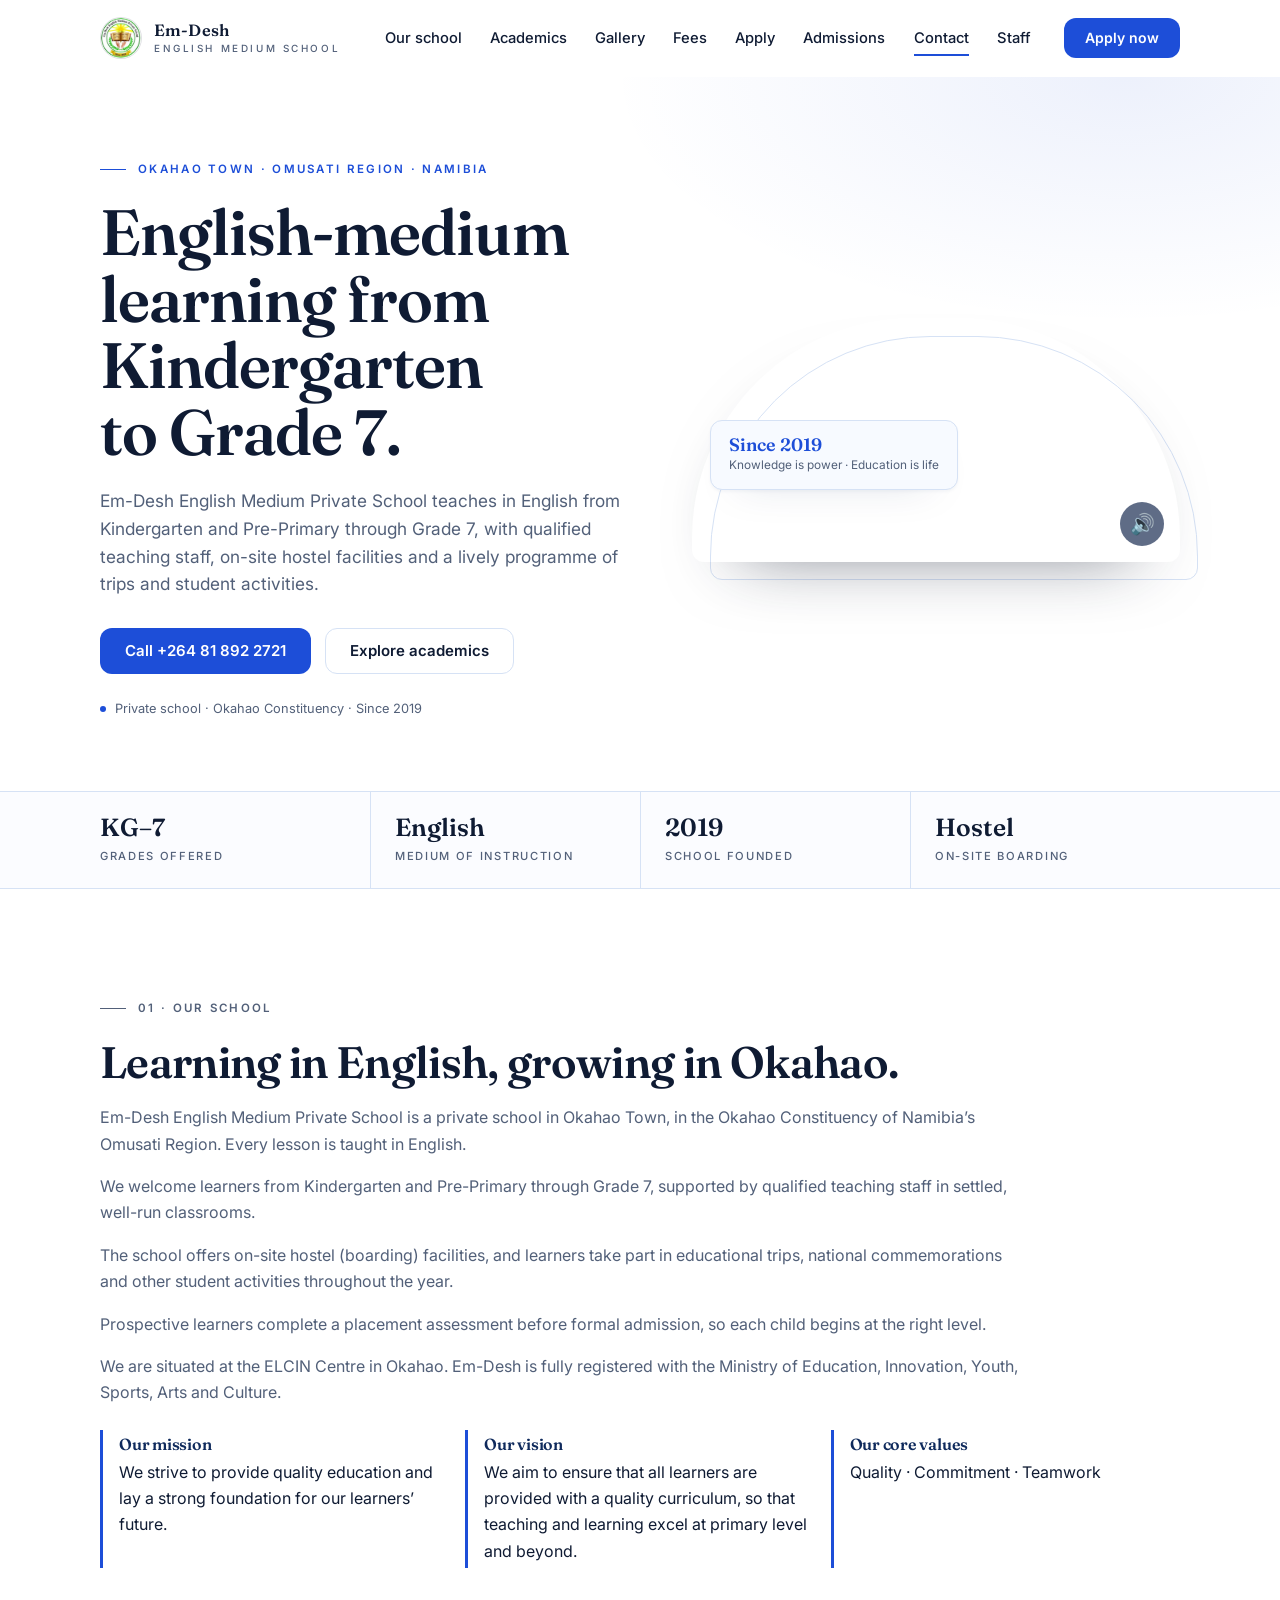
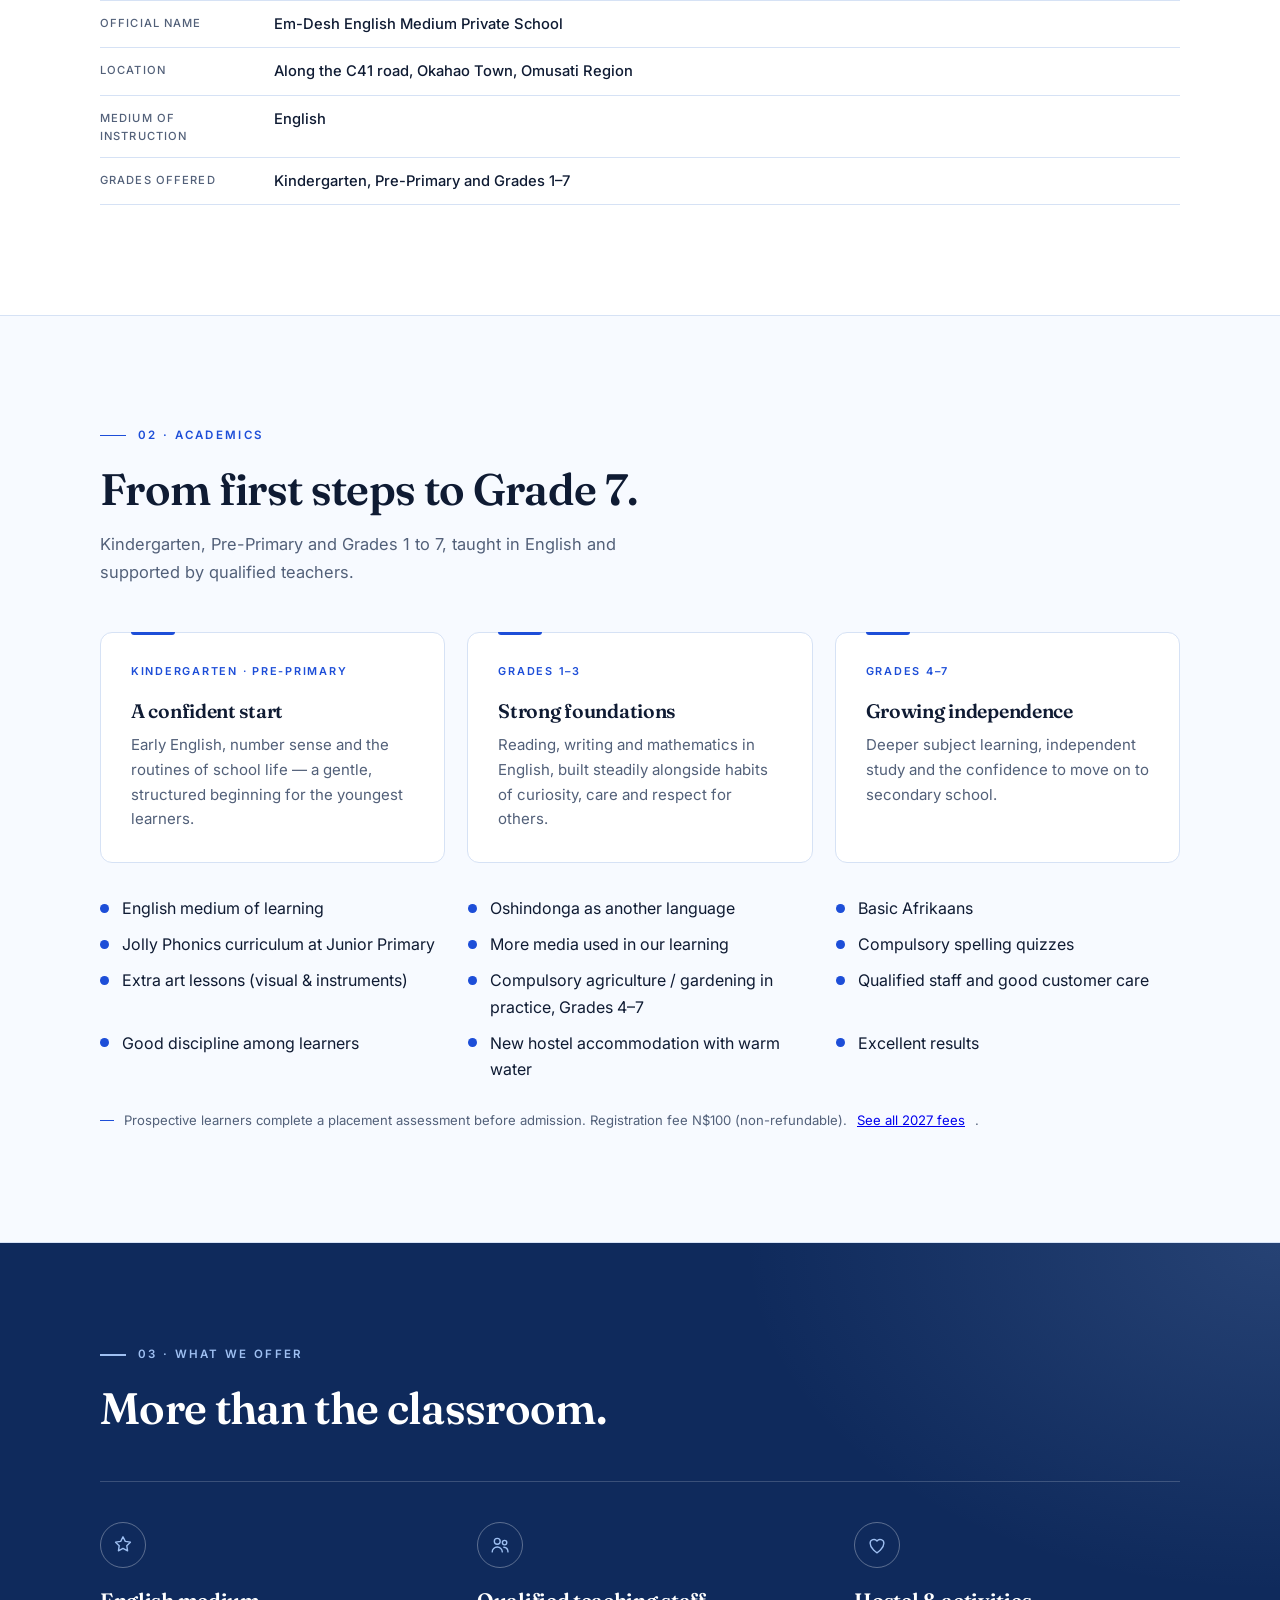
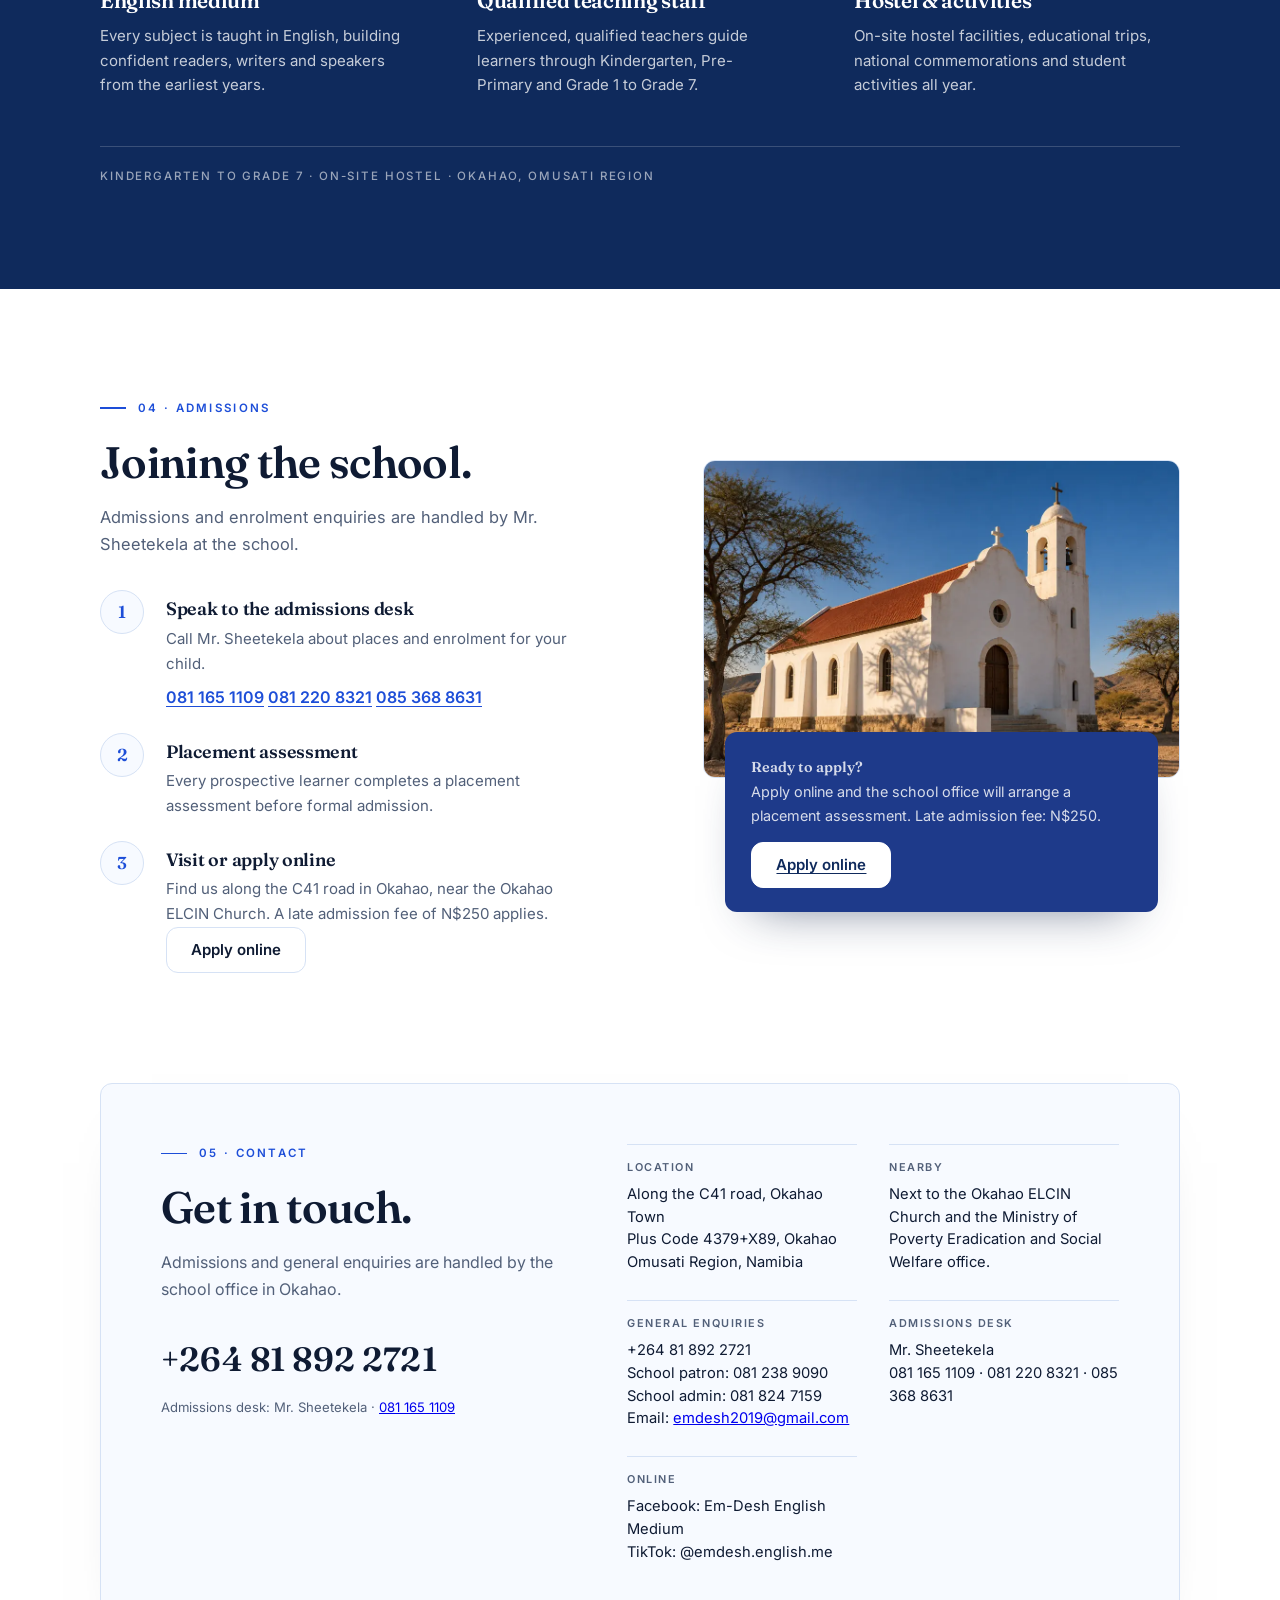
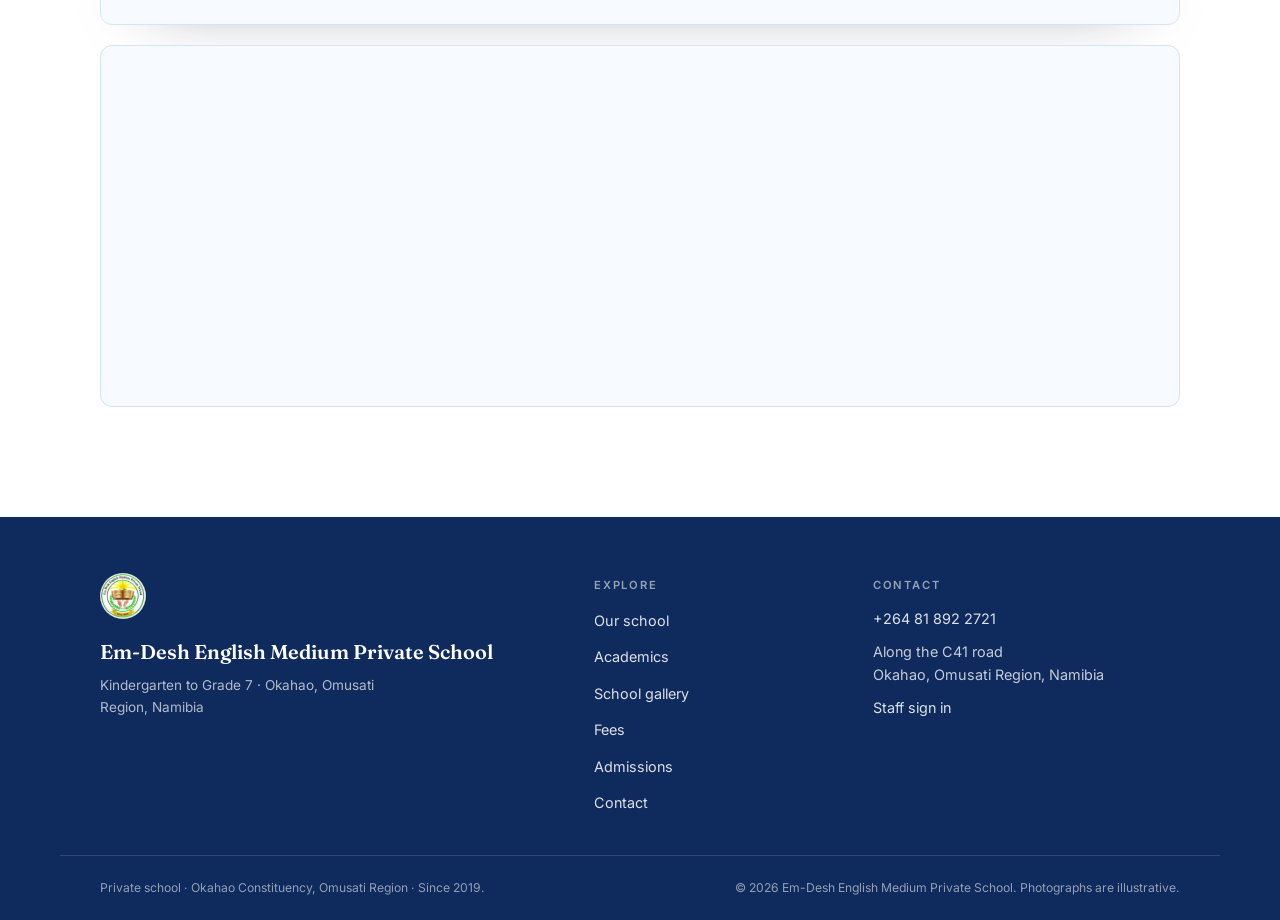
==== index.html @ c8979f5d "Em-Desh site for Vercel (static, content served by Lovable)" ====
<!DOCTYPE html>
<html lang="en">
<head>
  <meta charset="utf-8">
  <meta name="viewport" content="width=device-width, initial-scale=1">
  <title>Em-Desh English Medium Private School — Kindergarten to Grade 7, Okahao</title>
  <meta name="description" content="Em-Desh English Medium Private School in Okahao Town, Omusati Region, Namibia. English-medium Kindergarten, Pre-Primary and Grades 1–7, with qualified teachers and on-site hostel facilities.">
  <meta name="theme-color" content="#0f2a5c">
  <link rel="icon" type="image/jpeg" href="assets/emdesh-logo.jpg">
  <link rel="preconnect" href="https://fonts.googleapis.com"><link rel="preconnect" href="https://c--0c0ed38a-aee4-4bbd-bd85-2ec9b3543008-prod.lovable.cloud" crossorigin>
  <link rel="preconnect" href="https://fonts.gstatic.com" crossorigin>
  <link rel="preload" as="style" href="https://fonts.googleapis.com/css2?family=Fraunces:opsz,wght@9..144,400;9..144,600&family=Inter:wght@400;500;600&display=swap"><link href="https://fonts.googleapis.com/css2?family=Fraunces:opsz,wght@9..144,400;9..144,600&family=Inter:wght@400;500;600&display=swap" rel="stylesheet" media="print" onload="this.media='all'">
  <link rel="stylesheet" href="styles.css?v=20261125p">
  <script type="application/ld+json">
    {
      "@context": "https://schema.org",
      "@type": "School",
      "name": "Em-Desh English Medium Private School",
      "description": "English-medium private school in Okahao Town, Omusati Region, Namibia, offering Kindergarten, Pre-Primary and Grade 1 through Grade 7, with on-site hostel facilities.",
      "telephone": "+264818922721",
      "address": {
        "@type": "PostalAddress",
        "streetAddress": "Along the C41 road, Okahao",
        "addressLocality": "Okahao",
        "addressRegion": "Omusati Region",
        "addressCountry": "NA"
      },
      "foundingDate": "2019"
    }
  </script>
  <script>document.documentElement.classList.add('js');</script>
</head>
<body>

  <a class="skip-link" href="#main">Skip to content</a>

  <header class="site-header" id="top">
    <div class="container header-inner">
      <a class="brand" href="#top" aria-label="Em-Desh English Medium Private School — back to top">
        <span class="brand-mark" aria-hidden="true">
          <img class="brand-logo" src="assets/emdesh-logo.jpg" alt="">
        </span>
        <span class="brand-text">
          <span class="brand-name">Em-Desh</span>
          <span class="brand-sub">English Medium School</span>
        </span>
      </a>

      <nav class="site-nav" id="site-nav" aria-label="Primary">
        <ul>
          <li><a href="#about">Our school</a></li>
          <li><a href="#academics">Academics</a></li>
          <li><a href="gallery.html">Gallery</a></li>
          <li><a href="fees.html">Fees</a></li>
          <li><a href="apply.html">Apply</a></li>
          <li><a href="#admissions">Admissions</a></li>
          <li><a href="#contact">Contact</a></li>
          <li><a href="admin.html" data-staff-link>Staff</a></li>
        </ul>
        <a class="btn btn-primary nav-call" href="apply.html">Apply now</a>
      </nav>

      <button class="nav-toggle" type="button" aria-expanded="false" aria-controls="site-nav" aria-label="Open menu">
        <span></span><span></span><span></span>
      </button>
    </div>
  </header>

  <main id="main">

    <section class="notice-banner" id="homepage-notice" hidden aria-label="School notification">
      <div class="container notice-banner-inner">
        <div>
          <p class="notice-kicker">School notice</p>
          <p class="notice-text" id="homepage-notice-text"></p>
        </div>
        <a class="btn btn-ghost notice-link" id="homepage-notice-link" href="#" hidden></a>
      </div>
    </section>

    <section class="hero" aria-labelledby="hero-title">
      <div class="container hero-grid">
        <div class="hero-copy">
          <p class="eyebrow">Okahao Town &middot; Omusati Region &middot; Namibia</p>
          <h1 id="hero-title">English-medium learning from Kindergarten to Grade&nbsp;7.</h1>
          <p class="hero-lede">Em-Desh English Medium Private School teaches in English from Kindergarten and Pre-Primary through Grade 7, with qualified teaching staff, on-site hostel facilities and a lively programme of trips and student activities.</p>
          <div class="hero-actions">
            <a class="btn btn-primary" href="tel:+264818922721">Call +264 81 892 2721</a>
            <a class="btn btn-ghost" href="#academics">Explore academics</a>
          </div>
          <p class="hero-reg">Private school &middot; Okahao Constituency &middot; Since 2019</p>
        </div>

        <figure class="hero-figure">
          <div class="hero-video-wrap"><video class="hero-media" id="homepage-welcome-video" width="1536" height="1024" autoplay loop playsinline preload="auto" aria-label="Video from Em-Desh English Medium Private School"></video><button type="button" class="hero-sound-btn" id="hero-sound-btn" aria-hidden="true" tabindex="-1">▶</button><button type="button" class="hero-mute-btn" id="hero-mute-btn" aria-label="Mute video">🔊</button></div>
          <figcaption class="hero-badge">
            <span class="hero-badge-kicker">Since 2019</span>
            <span class="hero-badge-text">Knowledge is power &middot; Education is life</span>
          </figcaption>
        </figure>
      </div>
    </section>

    <section class="facts" aria-label="School at a glance">
      <div class="container facts-grid">
        <div class="fact">
          <span class="fact-value">KG&ndash;7</span>
          <span class="fact-label">Grades offered</span>
        </div>
        <div class="fact">
          <span class="fact-value">English</span>
          <span class="fact-label">Medium of instruction</span>
        </div>
        <div class="fact">
          <span class="fact-value">2019</span>
          <span class="fact-label">School founded</span>
        </div>
        <div class="fact">
          <span class="fact-value">Hostel</span>
          <span class="fact-label">On-site boarding</span>
        </div>
      </div>
    </section>

    <section class="homepage-news section-alt" id="homepage-news" hidden aria-labelledby="homepage-news-title">
      <div class="container">
        <header class="section-head reveal">
          <p class="eyebrow">School life</p>
          <h2 id="homepage-news-title">Recent events at Em-Desh.</h2>
          <p class="section-lede">See the latest moments and activities shared by the school office.</p>
        </header>
        <div class="news-carousel" id="homepage-news-carousel" aria-live="polite"></div>
        <div class="news-controls" id="homepage-news-controls" hidden>
          <button class="btn btn-ghost btn-sm" type="button" id="homepage-news-prev" aria-label="Previous recent event">Previous</button>
          <span class="news-position" id="homepage-news-position"></span>
          <button class="btn btn-ghost btn-sm" type="button" id="homepage-news-next" aria-label="Next recent event">Next</button>
        </div>
      </div>
    </section>

    <section id="about" class="section">
      <div class="container about-grid">
        <div class="about-copy reveal">
          <p class="eyebrow">01 &middot; Our school</p>
          <h2>Learning in English, growing in Okahao.</h2>
          <p>Em-Desh English Medium Private School is a private school in Okahao Town, in the Okahao Constituency of Namibia&rsquo;s Omusati Region. Every lesson is taught in English.</p>
          <p>We welcome learners from Kindergarten and Pre-Primary through Grade 7, supported by qualified teaching staff in settled, well-run classrooms.</p>
          <p>The school offers on-site hostel (boarding) facilities, and learners take part in educational trips, national commemorations and other student activities throughout the year.</p>
          <p>Prospective learners complete a placement assessment before formal admission, so each child begins at the right level.</p>
          <p>We are situated at the ELCIN Centre in Okahao. Em-Desh is fully registered with the Ministry of Education, Innovation, Youth, Sports, Arts and Culture.</p>
          <div class="mvv">
            <div><h3>Our mission</h3><p>We strive to provide quality education and lay a strong foundation for our learners&rsquo; future.</p></div>
            <div><h3>Our vision</h3><p>We aim to ensure that all learners are provided with a quality curriculum, so that teaching and learning excel at primary level and beyond.</p></div>
            <div><h3>Our core values</h3><p>Quality &middot; Commitment &middot; Teamwork</p></div>
          </div>
          <dl class="fact-list">
            <div>
              <dt>Official name</dt>
              <dd>Em-Desh English Medium Private School</dd>
            </div>
            <div>
              <dt>Location</dt>
              <dd>Along the C41 road, Okahao Town, Omusati Region</dd>
            </div>
            <div>
              <dt>Medium of instruction</dt>
              <dd>English</dd>
            </div>
            <div>
              <dt>Grades offered</dt>
              <dd>Kindergarten, Pre-Primary and Grades 1&ndash;7</dd>
            </div>
          </dl>
        </div>

      </div>
    </section>

    <section id="academics" class="section section-alt">
      <div class="container">
        <header class="section-head reveal">
          <p class="eyebrow">02 &middot; Academics</p>
          <h2>From first steps to Grade 7.</h2>
          <p class="section-lede">Kindergarten, Pre-Primary and Grades 1 to 7, taught in English and supported by qualified teachers.</p>
        </header>

        <div class="stages">
          <article class="stage reveal">
            <span class="stage-tag">Kindergarten &middot; Pre-Primary</span>
            <h3>A confident start</h3>
            <p>Early English, number sense and the routines of school life &mdash; a gentle, structured beginning for the youngest learners.</p>
          </article>
          <article class="stage reveal">
            <span class="stage-tag">Grades 1&ndash;3</span>
            <h3>Strong foundations</h3>
            <p>Reading, writing and mathematics in English, built steadily alongside habits of curiosity, care and respect for others.</p>
          </article>
          <article class="stage reveal">
            <span class="stage-tag">Grades 4&ndash;7</span>
            <h3>Growing independence</h3>
            <p>Deeper subject learning, independent study and the confidence to move on to secondary school.</p>
          </article>
        </div>

        <ul class="highlights reveal">
          <li>English medium of learning</li><li>Oshindonga as another language</li><li>Basic Afrikaans</li><li>Jolly Phonics curriculum at Junior Primary</li><li>More media used in our learning</li><li>Compulsory spelling quizzes</li><li>Extra art lessons (visual &amp; instruments)</li><li>Compulsory agriculture / gardening in practice, Grades 4&ndash;7</li><li>Qualified staff and good customer care</li><li>Good discipline among learners</li><li>New hostel accommodation with warm water</li><li>Excellent results</li>
        </ul>
        <p class="stage-note reveal">Prospective learners complete a placement assessment before admission. Registration fee N$100 (non-refundable). <a href="fees.html">See all 2027 fees</a>.</p>
      </div>
    </section>

    <section class="values" aria-labelledby="values-title">
      <div class="container">
        <div class="values-head reveal">
          <p class="eyebrow eyebrow-light">03 &middot; What we offer</p>
          <h2 id="values-title">More than the classroom.</h2>
        </div>

        <div class="value-grid">
          <article class="value reveal">
            <span class="value-icon" aria-hidden="true">
              <svg viewBox="0 0 24 24" fill="none" stroke="currentColor" stroke-width="1.5" stroke-linejoin="round" aria-hidden="true">
                <path d="M12 3l2.5 5.1 5.6.8-4 3.9.9 5.5L12 15.7 7 18.3l.9-5.5-4-3.9 5.6-.8L12 3z"/>
              </svg>
            </span>
            <h3>English medium</h3>
            <p>Every subject is taught in English, building confident readers, writers and speakers from the earliest years.</p>
          </article>
          <article class="value reveal">
            <span class="value-icon" aria-hidden="true">
              <svg viewBox="0 0 24 24" fill="none" stroke="currentColor" stroke-width="1.5" stroke-linecap="round" stroke-linejoin="round" aria-hidden="true">
                <circle cx="9" cy="8" r="3.2"/>
                <path d="M3.5 19.5c0-3 2.5-5.3 5.5-5.3s5.5 2.3 5.5 5.3"/>
                <circle cx="17" cy="9.4" r="2.4"/>
                <path d="M16.2 14.4c2.6.2 4.5 2.3 4.5 5.1"/>
              </svg>
            </span>
            <h3>Qualified teaching staff</h3>
            <p>Experienced, qualified teachers guide learners through Kindergarten, Pre-Primary and Grade 1 to Grade 7.</p>
          </article>
          <article class="value reveal">
            <span class="value-icon" aria-hidden="true">
              <svg viewBox="0 0 24 24" fill="none" stroke="currentColor" stroke-width="1.5" stroke-linejoin="round" aria-hidden="true">
                <path d="M12 20.5S4.5 16.1 4.5 10.2a4.2 4.2 0 0 1 7.5-2.6 4.2 4.2 0 0 1 7.5 2.6c0 5.9-7.5 10.3-7.5 10.3z"/>
              </svg>
            </span>
            <h3>Hostel &amp; activities</h3>
            <p>On-site hostel facilities, educational trips, national commemorations and student activities all year.</p>
          </article>
        </div>

        <p class="values-foot reveal">Kindergarten to Grade 7 &middot; On-site hostel &middot; Okahao, Omusati Region</p>
      </div>
    </section>

    <section id="admissions" class="section">
      <div class="container admissions-grid">
        <div class="admissions-copy reveal">
          <p class="eyebrow">04 &middot; Admissions</p>
          <h2>Joining the school.</h2>
          <p class="section-lede">Admissions and enrolment enquiries are handled by Mr. Sheetekela at the school.</p>

          <ol class="steps">
            <li>
              <span class="step-num" aria-hidden="true">1</span>
              <div>
                <h3>Speak to the admissions desk</h3>
                <p>Call Mr. Sheetekela about places and enrolment for your child.</p>
                <a class="text-link" href="tel:+264811651109">081 165 1109</a>
                <a class="text-link" href="tel:+264812208321">081 220 8321</a>
                <a class="text-link" href="tel:+264853688631">085 368 8631</a>
              </div>
            </li>
            <li>
              <span class="step-num" aria-hidden="true">2</span>
              <div>
                <h3>Placement assessment</h3>
                <p>Every prospective learner completes a placement assessment before formal admission.</p>
              </div>
            </li>
            <li>
              <span class="step-num" aria-hidden="true">3</span>
              <div>
                <h3>Visit or apply online</h3>
                <p>Find us along the C41 road in Okahao, near the Okahao ELCIN Church. A late admission fee of N$250 applies.</p>
                <a class="btn btn-ghost" href="apply.html">Apply online</a>
              </div>
            </li>
          </ol>
        </div>

        <div class="admissions-aside reveal">
          <figure class="admissions-figure">
            <img src="assets/mission-church.webp" alt="A whitewashed church with a red roof and bell tower beneath a clear sky" width="1000" height="667" decoding="async" loading="lazy">
          </figure>
          <div class="aside-card">
            <p class="aside-kicker">Ready to apply?</p>
            <p>Apply online and the school office will arrange a placement assessment. Late admission fee: N$250.</p>
            <a class="btn" href="apply.html">Apply online</a>
          </div>
        </div>
      </div>
    </section>

    <section id="contact" class="section section-contact">
      <div class="container">
        <div class="contact-panel reveal">
          <div class="contact-intro">
            <p class="eyebrow">05 &middot; Contact</p>
            <h2>Get in touch.</h2>
            <p>Admissions and general enquiries are handled by the school office in Okahao.</p>
            <a class="contact-phone" href="tel:+264818922721">+264 81 892 2721</a>
            <p class="contact-note">Admissions desk: Mr. Sheetekela &middot; <a href="tel:+264811651109">081 165 1109</a></p>
          </div>

          <dl class="contact-list">
            <div>
              <dt>Location</dt>
              <dd>Along the C41 road, Okahao Town<br>Plus Code 4379+X89, Okahao<br>Omusati Region, Namibia</dd>
            </div>
            <div>
              <dt>Nearby</dt>
              <dd>Next to the Okahao ELCIN Church and the Ministry of Poverty Eradication and Social Welfare office.</dd>
            </div>
            <div>
              <dt>General enquiries</dt>
              <dd>+264 81 892 2721<br>School patron: 081 238 9090<br>School admin: 081 824 7159<br>Email: <a href="mailto:emdesh2019@gmail.com">emdesh2019@gmail.com</a></dd>
            </div>
            <div>
              <dt>Admissions desk</dt>
              <dd>Mr. Sheetekela<br>081 165 1109 &middot; 081 220 8321 &middot; 085 368 8631</dd>
            </div>
            <div>
              <dt>Online</dt>
              <dd>Facebook: Em-Desh English Medium<br>TikTok: @emdesh.english.me</dd>
            </div>
          </dl>
        </div>

        <div class="contact-map reveal">
          <iframe title="Map showing Em-Desh English Medium Private School in Okahao" src="https://www.google.com/maps?q=-17.8849,15.06857&amp;z=15&amp;output=embed" width="600" height="320" loading="lazy" referrerpolicy="no-referrer-when-downgrade" allowfullscreen></iframe>
        </div>
      </div>
    </section>

  </main>

  <footer class="site-footer">
    <div class="container footer-grid">
      <div class="footer-brand">
        <span class="brand-mark" aria-hidden="true">
          <img class="brand-logo" src="assets/emdesh-logo.jpg" alt="">
        </span>
        <p class="footer-name">Em-Desh English Medium Private School</p>
        <p class="footer-tag">Kindergarten to Grade 7 &middot; Okahao, Omusati Region, Namibia</p>
      </div>

      <nav class="footer-nav" aria-label="Footer">
        <h2 class="footer-heading">Explore</h2>
        <ul>
          <li><a href="#about">Our school</a></li>
          <li><a href="#academics">Academics</a></li>
          <li><a href="gallery.html">School gallery</a></li>
          <li><a href="fees.html">Fees</a></li>
          <li><a href="#admissions">Admissions</a></li>
          <li><a href="#contact">Contact</a></li>
        </ul>
      </nav>

      <div>
        <h2 class="footer-heading">Contact</h2>
        <p class="footer-line"><a href="tel:+264818922721">+264 81 892 2721</a></p>
        <p class="footer-line">Along the C41 road<br>Okahao, Omusati Region, Namibia</p>
        <p class="footer-line"><a href="admin.html" data-staff-link>Staff sign in</a></p>
      </div>
    </div>

    <div class="container footer-bottom">
      <p>Private school &middot; Okahao Constituency, Omusati Region &middot; Since 2019.</p>
      <p>&copy; <span id="year">2026</span> Em-Desh English Medium Private School. Photographs are illustrative.</p>
    </div>
  </footer>

  <script src="app.js?v=20261125p" defer></script>
<script id="staff-link-fix">if(!/lovable\.app$|localhost/.test(location.hostname))document.querySelectorAll("[data-staff-link]").forEach(a=>a.href="https://emdesh-english-medium-private-school.lovable.app/admin.html");</script>
</body>
</html>
---- styles.css ----
/* ---------------------------------------------------------------
   Em-Desh English Medium Private School
   White and blue palette; serif display type.
   --------------------------------------------------------------- */

:root {
  /* Appearance (Nudge-controlled) */
  --site-bg: #ffffff;
  --site-surface: #f7faff;
  --site-fg: #0f1b33;
  --site-muted: #526079;
  --site-border: #d6e2f5;
  --site-accent: #1d4ed8;
  --site-on-accent: #ffffff;
  --site-font: "Inter", ui-sans-serif, system-ui, -apple-system, "Segoe UI", Roboto, Arial, sans-serif;

  /* Shape, density, scale, motion */
  --site-radius: 12px;
  --site-space: 1;
  --site-type: 1;
  --site-motion: 1;

  /* Brand constants */
  --forest: #0f2a5c;
  --forest-soft: #1e3a8a;
  --cream: #e8f0fd;
  --cream-strong: #ffffff;
  --sand: #9fc0f2;
  --font-display: "Fraunces", "Iowan Old Style", Georgia, "Times New Roman", serif;
  --container: 1160px;
  --shadow-soft: 0 2px 3px rgba(15, 42, 92, 0.04), 0 18px 40px -30px rgba(15, 42, 92, 0.35);
  --dur: calc(180ms * var(--site-motion, 1));
  --ease: cubic-bezier(0.22, 0.61, 0.36, 1);
}

*,
*::before,
*::after {
  box-sizing: border-box;
}

[hidden] {
  display: none !important;
}

html {
  scroll-behavior: smooth;
  scroll-padding-top: 96px;
}

body {
  margin: 0;
  background: var(--site-bg);
  color: var(--site-fg);
  font-family: var(--site-font);
  font-size: 1rem;
  line-height: 1.65;
  -webkit-font-smoothing: antialiased;
  text-rendering: optimizeLegibility;
}

img {
  max-width: 100%;
  height: auto;
}

::selection {
  background: var(--site-accent);
  color: var(--site-on-accent);
}

:focus-visible {
  outline: 2px solid var(--site-accent);
  outline-offset: 3px;
  border-radius: 3px;
}

.container {
  width: 100%;
  max-width: var(--container);
  margin-inline: auto;
  padding-inline: clamp(20px, 5vw, 40px);
}

.skip-link {
  position: absolute;
  top: -70px;
  left: 16px;
  z-index: 200;
  padding: 12px 18px;
  border-radius: var(--site-radius);
  background: var(--site-accent);
  color: var(--site-on-accent);
  font-weight: 600;
  text-decoration: none;
  transition: top var(--dur) var(--ease);
}

.skip-link:focus-visible {
  top: 14px;
}

/* ---------- Typography ---------- */

h1,
h2,
h3 {
  margin: 0;
  font-family: var(--font-display);
  font-weight: 600;
  line-height: 1.1;
  letter-spacing: -0.015em;
  text-wrap: balance;
}

h1 {
  font-size: calc(clamp(2.35rem, 5.2vw, 4rem) * var(--site-type, 1));
  line-height: 1.04;
}

h2 {
  font-size: calc(clamp(1.85rem, 3.5vw, 2.75rem) * var(--site-type, 1));
  margin-bottom: calc(18px * var(--site-space, 1));
}

h3 {
  font-size: calc(1.22rem * var(--site-type, 1));
  line-height: 1.25;
}

p {
  margin: 0 0 1em;
}

p:last-child {
  margin-bottom: 0;
}

strong {
  font-weight: 600;
  color: var(--site-fg);
}

.eyebrow {
  display: flex;
  align-items: center;
  gap: 12px;
  margin: 0 0 calc(20px * var(--site-space, 1));
  font-size: 0.72rem;
  font-weight: 600;
  letter-spacing: 0.2em;
  text-transform: uppercase;
  color: var(--site-accent);
}

.eyebrow::before {
  content: "";
  flex: none;
  width: 26px;
  height: 1.5px;
  background: currentColor;
}

.eyebrow-light {
  color: var(--sand);
}

.section-lede {
  max-width: 58ch;
  color: var(--site-muted);
  font-size: calc(1.03rem * var(--site-type, 1));
}

/* ---------- Buttons ---------- */

.btn {
  display: inline-flex;
  align-items: center;
  justify-content: center;
  gap: 10px;
  padding: 13px 24px;
  border: 1px solid transparent;
  border-radius: var(--site-radius);
  font-family: var(--site-font);
  font-size: 0.94rem;
  font-weight: 600;
  line-height: 1.2;
  text-decoration: none;
  cursor: pointer;
  transition:
    transform var(--dur) var(--ease),
    box-shadow var(--dur) var(--ease),
    background-color var(--dur) var(--ease),
    border-color var(--dur) var(--ease);
}

.btn-primary {
  background: var(--site-accent);
  color: var(--site-on-accent);
}

.btn-primary:hover {
  transform: translateY(-2px);
  box-shadow: 0 14px 30px -16px color-mix(in srgb, var(--site-accent) 70%, transparent);
}

.btn-ghost {
  border-color: var(--site-border);
  background: transparent;
  color: var(--site-fg);
}

.btn-ghost:hover {
  background: var(--site-surface);
  transform: translateY(-2px);
}

/* ---------- Header ---------- */

.site-header {
  position: sticky;
  top: 0;
  z-index: 100;
  background: color-mix(in srgb, var(--site-bg) 93%, transparent);
  backdrop-filter: blur(12px);
  -webkit-backdrop-filter: blur(12px);
  border-bottom: 1px solid transparent;
  transition: border-color var(--dur) var(--ease), box-shadow var(--dur) var(--ease);
}

.site-header.is-scrolled {
  border-bottom-color: var(--site-border);
  box-shadow: 0 16px 40px -34px rgba(28, 36, 56, 0.6);
}

.header-inner {
  display: flex;
  align-items: center;
  justify-content: space-between;
  gap: 24px;
  min-height: 76px;
}

.brand {
  display: inline-flex;
  align-items: center;
  gap: 12px;
  color: inherit;
  text-decoration: none;
}

.brand-mark {
  display: grid;
  place-items: center;
  width: 42px;
  height: 42px;
  color: var(--site-accent);
  flex: none;
}

.brand-mark svg {
  width: 100%;
  height: 100%;
}

.brand-text {
  display: flex;
  flex-direction: column;
  line-height: 1.05;
}

.brand-name {
  font-family: var(--font-display);
  font-size: 1.02rem;
  font-weight: 600;
  letter-spacing: 0.01em;
}

.brand-sub {
  margin-top: 4px;
  font-size: 0.62rem;
  font-weight: 500;
  letter-spacing: 0.26em;
  text-transform: uppercase;
  color: var(--site-muted);
}

.site-nav {
  display: flex;
  align-items: center;
  gap: clamp(20px, 2.6vw, 36px);
}

.site-nav ul {
  display: flex;
  align-items: center;
  gap: clamp(16px, 2.2vw, 30px);
  margin: 0;
  padding: 0;
  list-style: none;
}

.site-nav ul a {
  position: relative;
  display: inline-block;
  padding: 6px 0;
  color: var(--site-fg);
  font-size: 0.92rem;
  font-weight: 500;
  text-decoration: none;
}

.site-nav ul a::after {
  content: "";
  position: absolute;
  left: 0;
  right: 0;
  bottom: 0;
  height: 2px;
  background: var(--site-accent);
  transform: scaleX(0);
  transform-origin: left;
  transition: transform var(--dur) var(--ease);
}

.site-nav ul a:hover::after,
.site-nav ul a:focus-visible::after,
.site-nav ul a[aria-current]::after {
  transform: scaleX(1);
}

.nav-call {
  padding: 11px 20px;
  font-size: 0.88rem;
}

.nav-toggle {
  display: none;
  width: 44px;
  height: 44px;
  padding: 0;
  border: 1px solid var(--site-border);
  border-radius: var(--site-radius);
  background: var(--site-surface);
  color: var(--site-fg);
  cursor: pointer;
}

.nav-toggle span {
  display: block;
  width: 18px;
  height: 1.5px;
  margin: 4px auto;
  background: currentColor;
  transition: transform var(--dur) var(--ease), opacity var(--dur) var(--ease);
}

.nav-toggle[aria-expanded="true"] span:nth-child(1) {
  transform: translateY(5.5px) rotate(45deg);
}

.nav-toggle[aria-expanded="true"] span:nth-child(2) {
  opacity: 0;
}

.nav-toggle[aria-expanded="true"] span:nth-child(3) {
  transform: translateY(-5.5px) rotate(-45deg);
}

/* ---------- Hero ---------- */

.hero {
  padding-block: calc(clamp(44px, 6.5vw, 84px) * var(--site-space, 1)) calc(clamp(40px, 6vw, 72px) * var(--site-space, 1));
  background:
    radial-gradient(56% 48% at 88% 0%, color-mix(in srgb, var(--site-accent) 8%, transparent), transparent 72%);
}

.hero-grid {
  display: grid;
  grid-template-columns: 1.04fr 0.96fr;
  align-items: center;
  gap: calc(clamp(36px, 5vw, 72px) * var(--site-space, 1));
}

.hero-copy h1 {
  max-width: 21ch;
  margin-bottom: calc(22px * var(--site-space, 1));
}

.hero-lede {
  max-width: 50ch;
  margin-bottom: calc(30px * var(--site-space, 1));
  color: var(--site-muted);
  font-size: calc(1.08rem * var(--site-type, 1));
  line-height: 1.6;
}

.hero-actions {
  display: flex;
  flex-wrap: wrap;
  gap: 14px;
  margin-bottom: calc(24px * var(--site-space, 1));
}

.hero-reg {
  display: flex;
  align-items: center;
  gap: 9px;
  margin: 0;
  font-size: 0.8rem;
  color: var(--site-muted);
}

.hero-reg::before {
  content: "";
  flex: none;
  width: 6px;
  height: 6px;
  border-radius: 999px;
  background: var(--site-accent);
}

.hero-figure {
  position: relative;
  margin: 0;
}

.hero-figure::before {
  content: "";
  position: absolute;
  inset: 18px -18px -18px 18px;
  border: 1px solid var(--site-border);
  border-radius: 220px 220px var(--site-radius) var(--site-radius);
  pointer-events: none;
}

.hero-figure img,
.hero-figure video {
  position: relative;
  display: block;
  width: 100%;
  height: auto;
  aspect-ratio: auto;
  object-fit: contain;
  border-radius: 220px 220px var(--site-radius) var(--site-radius);
  box-shadow: 0 34px 70px -46px rgba(28, 36, 56, 0.65);
}

.notice-banner {
  border-bottom: 1px solid color-mix(in srgb, var(--sand) 48%, var(--site-border));
  background: color-mix(in srgb, var(--sand) 18%, var(--site-surface));
}

.notice-banner-inner {
  display: flex;
  align-items: center;
  justify-content: space-between;
  gap: 24px;
  padding-block: 14px;
}

.notice-kicker {
  margin: 0 0 3px;
  font-size: 0.68rem;
  font-weight: 600;
  letter-spacing: 0.16em;
  text-transform: uppercase;
  color: var(--site-accent);
}

.notice-text {
  margin: 0;
  font-size: 0.92rem;
  font-weight: 500;
}

.notice-link {
  flex: none;
  padding: 9px 15px;
  font-size: 0.78rem;
}

.homepage-news {
  padding-block: calc(58px * var(--site-space, 1));
}

.homepage-news .section-head {
  margin-bottom: 28px;
}

.news-carousel {
  max-width: 760px;
  margin-inline: auto;
}

.news-card {
  margin: 0;
  overflow: hidden;
  border: 1px solid var(--site-border);
  border-radius: var(--site-radius);
  background: var(--site-bg);
  box-shadow: var(--shadow-soft);
}

.news-card img {
  display: block;
  width: 100%;
  height: auto;
  aspect-ratio: auto;
  object-fit: contain;
}

.news-card figcaption {
  padding: 14px 18px 16px;
  font-size: 0.9rem;
  font-weight: 500;
}

.news-controls {
  display: flex;
  align-items: center;
  justify-content: center;
  gap: 18px;
  margin-top: 16px;
}

.news-position {
  min-width: 56px;
  text-align: center;
  font-size: 0.76rem;
  color: var(--site-muted);
}

.hero-badge {
  position: absolute;
  left: 18px;
  bottom: 72px;
  display: grid;
  gap: 3px;
  max-width: 264px;
  padding: 14px 18px;
  border: 1px solid var(--site-border);
  border-radius: var(--site-radius);
  background: var(--site-surface);
  box-shadow: var(--shadow-soft);
}

.hero-badge-kicker {
  font-family: var(--font-display);
  font-size: 1.12rem;
  font-weight: 600;
  line-height: 1.1;
  color: var(--site-accent);
}

.hero-badge-text {
  font-size: 0.74rem;
  line-height: 1.45;
  color: var(--site-muted);
}

/* ---------- Facts strip ---------- */

.facts {
  border-block: 1px solid var(--site-border);
  background: color-mix(in srgb, var(--site-surface) 55%, transparent);
}

.facts-grid {
  display: grid;
  grid-template-columns: repeat(4, 1fr);
}

.fact {
  padding: calc(22px * var(--site-space, 1)) calc(24px * var(--site-space, 1));
  border-left: 1px solid var(--site-border);
}

.fact:first-child {
  border-left: 0;
  padding-left: 0;
}

.fact-value {
  display: block;
  font-family: var(--font-display);
  font-size: calc(1.55rem * var(--site-type, 1));
  font-weight: 600;
  line-height: 1.1;
  color: var(--site-fg);
}

.fact-label {
  display: block;
  margin-top: 6px;
  font-size: 0.7rem;
  font-weight: 500;
  letter-spacing: 0.15em;
  text-transform: uppercase;
  color: var(--site-muted);
}

/* ---------- Sections ---------- */

.section {
  padding-block: calc(clamp(64px, 9vw, 110px) * var(--site-space, 1));
}

.section-alt {
  background: var(--site-surface);
  border-block: 1px solid var(--site-border);
}

.section-head {
  max-width: 720px;
  margin-bottom: calc(46px * var(--site-space, 1));
}

/* ---------- About ---------- */

.about-grid {
  display: grid;
  grid-template-columns: 1fr;
  align-items: start;
  gap: calc(clamp(40px, 6vw, 80px) * var(--site-space, 1));
}

.about-copy > p {
  max-width: 92ch;
  color: var(--site-muted);
}

.about-figure {
  margin: 0;
}

.about-figure img {
  display: block;
  width: 100%;
  height: auto;
  aspect-ratio: auto;
  object-fit: contain;
  border: 1px solid var(--site-border);
  border-radius: var(--site-radius);
  box-shadow: var(--shadow-soft);
}

.about-figure figcaption {
  margin-top: 14px;
  padding-left: 14px;
  border-left: 2px solid var(--site-accent);
  font-size: 0.8rem;
  line-height: 1.5;
  color: var(--site-muted);
}

.fact-list {
  margin: calc(32px * var(--site-space, 1)) 0 0;
  border-top: 1px solid var(--site-border);
}

.fact-list div {
  display: grid;
  grid-template-columns: 158px 1fr;
  gap: 16px;
  padding: 11px 0;
  border-bottom: 1px solid var(--site-border);
}

.fact-list dt {
  padding-top: 2px;
  font-size: 0.7rem;
  font-weight: 500;
  letter-spacing: 0.1em;
  text-transform: uppercase;
  color: var(--site-muted);
}

.fact-list dd {
  margin: 0;
  font-size: 0.92rem;
  font-weight: 500;
}

/* ---------- Academics ---------- */

.stages {
  display: grid;
  grid-template-columns: repeat(3, 1fr);
  gap: calc(22px * var(--site-space, 1));
}

.stage {
  position: relative;
  padding: calc(30px * var(--site-space, 1));
  border: 1px solid var(--site-border);
  border-radius: var(--site-radius);
  background: var(--site-bg);
  transition: transform var(--dur) var(--ease), box-shadow var(--dur) var(--ease), border-color var(--dur) var(--ease);
}

.stage::before {
  content: "";
  position: absolute;
  top: -1px;
  left: calc(30px * var(--site-space, 1));
  width: 44px;
  height: 3px;
  border-radius: 0 0 3px 3px;
  background: var(--site-accent);
}

.stage:hover {
  transform: translateY(-3px);
  border-color: color-mix(in srgb, var(--site-accent) 35%, var(--site-border));
  box-shadow: var(--shadow-soft);
}

.stage-tag {
  display: block;
  margin-bottom: calc(18px * var(--site-space, 1));
  font-size: 0.68rem;
  font-weight: 600;
  letter-spacing: 0.16em;
  text-transform: uppercase;
  color: var(--site-accent);
}

.stage h3 {
  margin-bottom: 10px;
}

.stage p {
  margin: 0;
  font-size: 0.94rem;
  color: var(--site-muted);
}

.stage-note {
  display: flex;
  gap: 10px;
  align-items: baseline;
  margin: calc(28px * var(--site-space, 1)) 0 0;
  font-size: 0.82rem;
  color: var(--site-muted);
}

.stage-note::before {
  content: "";
  flex: none;
  width: 14px;
  height: 1px;
  background: var(--site-accent);
  transform: translateY(-4px);
}

/* ---------- Values band ---------- */

.values {
  padding-block: calc(clamp(64px, 8vw, 104px) * var(--site-space, 1));
  background:
    radial-gradient(70% 90% at 100% 0%, rgba(159, 192, 242, 0.16), transparent 60%),
    var(--forest);
  color: var(--cream);
}

.values-head {
  max-width: 660px;
  margin-bottom: calc(48px * var(--site-space, 1));
}

.values h2 {
  color: var(--cream-strong);
  margin-bottom: 0;
}

.value-grid {
  display: grid;
  grid-template-columns: repeat(3, 1fr);
  gap: calc(clamp(28px, 4vw, 52px) * var(--site-space, 1));
  padding-top: calc(40px * var(--site-space, 1));
  border-top: 1px solid rgba(255, 255, 255, 0.18);
}

.value-icon {
  display: grid;
  place-items: center;
  width: 46px;
  height: 46px;
  margin-bottom: calc(20px * var(--site-space, 1));
  border: 1px solid rgba(255, 255, 255, 0.32);
  border-radius: 999px;
  color: var(--sand);
}

.value-icon svg {
  width: 22px;
  height: 22px;
}

.value h3 {
  margin-bottom: 10px;
  color: var(--cream-strong);
  font-size: calc(1.3rem * var(--site-type, 1));
}

.value p {
  margin: 0;
  max-width: 34ch;
  font-size: 0.94rem;
  color: rgba(255, 255, 255, 0.76);
}

.values-foot {
  margin: calc(48px * var(--site-space, 1)) 0 0;
  padding-top: 20px;
  border-top: 1px solid rgba(255, 255, 255, 0.18);
  font-size: 0.72rem;
  font-weight: 500;
  letter-spacing: 0.16em;
  text-transform: uppercase;
  color: rgba(255, 255, 255, 0.58);
}

/* ---------- Admissions ---------- */

.admissions-grid {
  display: grid;
  grid-template-columns: 1.05fr 0.95fr;
  align-items: center;
  gap: calc(clamp(40px, 6vw, 80px) * var(--site-space, 1));
}

.steps {
  display: grid;
  gap: calc(22px * var(--site-space, 1));
  margin: calc(32px * var(--site-space, 1)) 0 0;
  padding: 0;
  list-style: none;
}

.steps li {
  display: grid;
  grid-template-columns: 48px 1fr;
  gap: 18px;
  align-items: start;
}

.step-num {
  display: grid;
  place-items: center;
  width: 44px;
  height: 44px;
  border: 1px solid var(--site-border);
  border-radius: 999px;
  background: var(--site-surface);
  font-family: var(--font-display);
  font-size: 1.08rem;
  font-weight: 600;
  color: var(--site-accent);
}

.steps h3 {
  margin: 8px 0 6px;
  font-size: calc(1.12rem * var(--site-type, 1));
}

.steps p {
  margin: 0;
  max-width: 46ch;
  font-size: 0.94rem;
  color: var(--site-muted);
}

.text-link {
  display: inline-block;
  margin-top: 8px;
  color: var(--site-accent);
  font-weight: 600;
  text-decoration: underline;
  text-decoration-thickness: 1px;
  text-underline-offset: 3px;
}

.admissions-aside {
  position: relative;
}

.admissions-figure {
  margin: 0;
}

.admissions-figure img {
  display: block;
  width: 100%;
  height: auto;
  aspect-ratio: auto;
  object-fit: contain;
  border: 1px solid var(--site-border);
  border-radius: var(--site-radius);
}

.aside-card {
  position: relative;
  margin: -46px 22px 0;
  padding: calc(24px * var(--site-space, 1)) calc(26px * var(--site-space, 1));
  border-radius: var(--site-radius);
  background: var(--forest-soft);
  color: var(--cream);
  box-shadow: 0 24px 50px -30px rgba(29, 45, 80, 0.65);
}

.aside-kicker {
  margin: 0 0 6px;
  font-family: var(--font-display);
  font-size: 1.15rem;
  font-weight: 600;
  color: var(--cream-strong);
}

.aside-card p {
  margin: 0;
  font-size: 0.9rem;
  color: rgba(255, 255, 255, 0.82);
}

.aside-card a {
  color: var(--cream-strong);
  font-weight: 600;
  text-decoration: underline;
  text-decoration-thickness: 1px;
  text-underline-offset: 3px;
}

/* ---------- Contact ---------- */

.section-contact {
  padding-top: 0;
}

.contact-panel {
  display: grid;
  grid-template-columns: 0.9fr 1.1fr;
  gap: calc(clamp(36px, 5vw, 72px) * var(--site-space, 1));
  padding: calc(clamp(32px, 5vw, 60px) * var(--site-space, 1));
  border: 1px solid var(--site-border);
  border-radius: var(--site-radius);
  background: var(--site-surface);
  box-shadow: 0 28px 60px -52px rgba(28, 36, 56, 0.5);
}

.contact-intro p:not(.eyebrow):not(.contact-note) {
  max-width: 40ch;
  color: var(--site-muted);
}

.contact-phone {
  display: inline-block;
  margin: 14px 0 10px;
  font-family: var(--font-display);
  font-size: calc(clamp(1.55rem, 2.8vw, 2.1rem) * var(--site-type, 1));
  font-weight: 600;
  letter-spacing: 0.005em;
  color: var(--site-fg);
  text-decoration: none;
  transition: color var(--dur) var(--ease);
}

.contact-phone:hover {
  color: var(--site-accent);
}

.contact-note {
  margin: 0;
  font-size: 0.82rem;
  color: var(--site-muted);
}

.contact-map {
  margin-top: calc(20px * var(--site-space, 1));
  overflow: hidden;
  border: 1px solid var(--site-border);
  border-radius: var(--site-radius);
  background: var(--site-surface);
}

.contact-map iframe {
  display: block;
  width: 100%;
  height: clamp(240px, 34vw, 360px);
  border: 0;
}

.contact-list {
  display: grid;
  grid-template-columns: 1fr 1fr;
  gap: calc(26px * var(--site-space, 1)) calc(32px * var(--site-space, 1));
  align-content: start;
  margin: 0;
}

.contact-list div {
  padding-top: 14px;
  border-top: 1px solid var(--site-border);
}

.contact-list dt {
  margin-bottom: 6px;
  font-size: 0.68rem;
  font-weight: 600;
  letter-spacing: 0.14em;
  text-transform: uppercase;
  color: var(--site-muted);
}

.contact-list dd {
  margin: 0;
  font-size: 0.92rem;
  line-height: 1.55;
}

/* ---------- Footer ---------- */

.site-footer {
  background: var(--forest);
  color: var(--cream);
}

.footer-grid {
  display: grid;
  grid-template-columns: 1.4fr 0.7fr 1fr;
  gap: calc(clamp(32px, 5vw, 64px) * var(--site-space, 1));
  padding-block: calc(56px * var(--site-space, 1)) calc(40px * var(--site-space, 1));
}

.footer-brand .brand-mark {
  color: var(--sand);
  width: 46px;
  height: 46px;
}

.footer-name {
  margin: 16px 0 6px;
  font-family: var(--font-display);
  font-size: 1.25rem;
  font-weight: 600;
  color: var(--cream-strong);
}

.footer-tag {
  max-width: 32ch;
  margin: 0;
  font-size: 0.85rem;
  color: rgba(255, 255, 255, 0.68);
}

.footer-heading {
  margin: 6px 0 16px;
  font-family: var(--site-font);
  font-size: 0.7rem;
  font-weight: 600;
  letter-spacing: 0.16em;
  text-transform: uppercase;
  color: rgba(255, 255, 255, 0.56);
}

.footer-nav ul {
  display: grid;
  gap: 10px;
  margin: 0;
  padding: 0;
  list-style: none;
}

.site-footer a {
  color: rgba(255, 255, 255, 0.86);
  font-size: 0.9rem;
  text-decoration: none;
  transition: color var(--dur) var(--ease);
}

.site-footer a:hover {
  color: #ffffff;
}

.footer-line {
  margin: 0 0 10px;
  font-size: 0.9rem;
  line-height: 1.6;
  color: rgba(255, 255, 255, 0.76);
}

.footer-bottom {
  display: flex;
  flex-wrap: wrap;
  justify-content: space-between;
  gap: 8px 24px;
  padding-block: 22px;
  border-top: 1px solid rgba(255, 255, 255, 0.14);
  font-size: 0.76rem;
  color: rgba(255, 255, 255, 0.55);
}

.footer-bottom p {
  margin: 0;
}

/* ---------- Reveal on scroll ---------- */

.js .reveal {
  opacity: 0;
  transform: translateY(18px);
}

.js .reveal.is-visible {
  opacity: 1;
  transform: none;
  transition:
    opacity calc(650ms * var(--site-motion, 1)) var(--ease),
    transform calc(650ms * var(--site-motion, 1)) var(--ease);
}

/* ---------- Responsive ---------- */

@media (max-width: 980px) {
  .hero-grid,
  .about-grid,
  .admissions-grid,
  .contact-panel {
    grid-template-columns: 1fr;
  }

  .hero-figure {
    max-width: 620px;
    margin-inline: auto;
  }

  .about-figure {
    order: 2;
    max-width: 640px;
  }

  .contact-list {
    grid-template-columns: 1fr 1fr;
  }

  .value-grid {
    grid-template-columns: 1fr;
    gap: calc(30px * var(--site-space, 1));
  }

  .value p {
    max-width: 52ch;
  }

  .stages {
    grid-template-columns: 1fr;
  }
}

@media (max-width: 760px) {
  html {
    scroll-padding-top: 84px;
  }

  .header-inner {
    min-height: 68px;
  }

  .nav-toggle {
    display: block;
  }

  .site-nav {
    position: absolute;
    top: 100%;
    left: 0;
    right: 0;
    display: none;
    flex-direction: column;
    align-items: stretch;
    gap: 0;
    padding: 8px 20px 24px;
    background: var(--site-bg);
    border-bottom: 1px solid var(--site-border);
    box-shadow: 0 24px 40px -30px rgba(28, 36, 56, 0.5);
  }

  .site-nav.is-open {
    display: flex;
  }

  .site-nav ul {
    flex-direction: column;
    align-items: stretch;
    gap: 0;
  }

  .site-nav ul a {
    display: block;
    padding: 14px 2px;
    font-size: 1.02rem;
    border-bottom: 1px solid var(--site-border);
  }

  .site-nav ul a::after {
    display: none;
  }

  .nav-call {
    margin-top: 18px;
    width: 100%;
    padding: 13px 20px;
  }

  .facts-grid {
    grid-template-columns: 1fr 1fr;
  }

  .fact {
    padding: 18px 0;
    border-left: 0;
    border-top: 1px solid var(--site-border);
  }

  .fact:nth-child(-n + 2) {
    border-top: 0;
  }

  .fact:nth-child(even) {
    padding-left: 22px;
    border-left: 1px solid var(--site-border);
  }

  .hero-badge {
    position: static;
    margin-top: 16px;
    max-width: none;
  }

  .hero-figure::before {
    inset: 12px -10px -10px 10px;
  }

  .fact-list div {
    grid-template-columns: 1fr;
    gap: 3px;
  }

  .contact-list {
    grid-template-columns: 1fr;
  }

  .footer-grid {
    grid-template-columns: 1fr;
    gap: 34px;
  }

  .footer-bottom {
    display: grid;
    gap: 6px;
  }

  .aside-card {
    margin-inline: 12px;
  }
}

@media (prefers-reduced-motion: reduce) {
  html {
    scroll-behavior: auto;
  }

  *,
  *::before,
  *::after {
    animation-duration: 0.01ms !important;
    animation-iteration-count: 1 !important;
    transition-duration: 0.01ms !important;
  }

  .js .reveal {
    opacity: 1;
    transform: none;
  }
}
/* ===============================================================
   Portal, dashboard and gallery
   =============================================================== */

.app-page {
  background:
    radial-gradient(52% 40% at 100% 0%, color-mix(in srgb, var(--site-accent) 7%, transparent), transparent 70%),
    var(--site-bg);
}

.app-main {
  min-height: calc(100vh - 260px);
}

.mono {
  font-family: ui-monospace, SFMono-Regular, Menlo, Consolas, monospace;
  font-variant-numeric: tabular-nums;
  letter-spacing: 0.02em;
}

.btn-block {
  width: 100%;
}

.btn-sm {
  padding: 7px 11px;
  font-size: 0.78rem;
  border-radius: 8px;
}

.btn-danger-ghost {
  border-color: color-mix(in srgb, #8c2f18 28%, var(--site-border));
  color: #8c2f18;
}

.btn-danger-ghost:hover {
  background: #f7e6de;
}

.page-hero {
  padding-block: calc(clamp(46px, 7vw, 84px) * var(--site-space, 1)) calc(clamp(34px, 5vw, 56px) * var(--site-space, 1));
  border-bottom: 1px solid var(--site-border);
  background:
    radial-gradient(60% 70% at 90% 10%, color-mix(in srgb, var(--site-accent) 9%, transparent), transparent 72%),
    color-mix(in srgb, var(--site-surface) 45%, transparent);
}

.page-hero h1 {
  max-width: 20ch;
  margin-bottom: calc(16px * var(--site-space, 1));
}

.page-hero .section-lede {
  max-width: 62ch;
}

/* ---------- Forms ---------- */

.field {
  display: grid;
  gap: 7px;
  margin-bottom: calc(16px * var(--site-space, 1));
}

.field label {
  font-size: 0.72rem;
  font-weight: 600;
  letter-spacing: 0.09em;
  text-transform: uppercase;
  color: var(--site-muted);
}

.optional {
  font-weight: 400;
  letter-spacing: 0;
  text-transform: none;
  color: var(--site-muted);
}

.input {
  width: 100%;
  padding: 12px 14px;
  border: 1px solid var(--site-border);
  border-radius: var(--site-radius);
  background: var(--site-bg);
  color: var(--site-fg);
  font-family: var(--site-font);
  font-size: 1rem;
  line-height: 1.4;
  transition: border-color var(--dur) var(--ease), box-shadow var(--dur) var(--ease);
}

.input:focus-visible {
  outline: none;
  border-color: var(--site-accent);
  box-shadow: 0 0 0 3px color-mix(in srgb, var(--site-accent) 18%, transparent);
}

.input::placeholder {
  color: color-mix(in srgb, var(--site-muted) 70%, transparent);
}

.input-pin {
  letter-spacing: 0.28em;
  font-variant-numeric: tabular-nums;
}

select.input {
  appearance: none;
  background-image:
    linear-gradient(45deg, transparent 50%, var(--site-muted) 50%),
    linear-gradient(135deg, var(--site-muted) 50%, transparent 50%);
  background-position:
    calc(100% - 19px) calc(50% + 1px),
    calc(100% - 14px) calc(50% + 1px);
  background-size: 5px 5px, 5px 5px;
  background-repeat: no-repeat;
  padding-right: 38px;
}

.form-status {
  min-height: 1.3em;
  margin: 12px 0 0;
  font-size: 0.84rem;
  line-height: 1.45;
  color: var(--site-muted);
}

.form-status.is-error {
  color: #9a3517;
}

.form-status.is-success {
  color: #1d4ed8;
}

.help-note {
  margin-top: calc(20px * var(--site-space, 1));
  padding-top: calc(16px * var(--site-space, 1));
  border-top: 1px solid var(--site-border);
  font-size: 0.82rem;
  line-height: 1.55;
  color: var(--site-muted);
}

.help-note a {
  color: var(--site-accent);
  font-weight: 600;
  text-underline-offset: 3px;
}

.field-hint {
  margin: calc(-6px * var(--site-space, 1)) 0 calc(16px * var(--site-space, 1));
  font-size: 0.78rem;
  line-height: 1.5;
  color: var(--site-muted);
}

.check-field {
  display: flex;
  align-items: flex-start;
  gap: 10px;
  margin-bottom: calc(20px * var(--site-space, 1));
  font-size: 0.86rem;
  line-height: 1.5;
  color: var(--site-fg);
  cursor: pointer;
}

.check-field input {
  flex: none;
  width: 18px;
  height: 18px;
  margin-top: 2px;
  accent-color: var(--site-accent);
}

.hp-field {
  position: absolute;
  left: -9999px;
  width: 1px;
  height: 1px;
  overflow: hidden;
}

.apply-done {
  text-align: center;
}

.apply-done .icon-circle {
  margin-bottom: 18px;
}

.apply-done h2 {
  margin-bottom: 8px;
}

.apply-done .auth-sub {
  margin-bottom: calc(22px * var(--site-space, 1));
}

.aside-card .btn {
  margin-top: calc(14px * var(--site-space, 1));
  background: var(--cream-strong);
  border-color: var(--cream-strong);
  color: var(--forest);
}

.aside-card .btn:hover {
  background: var(--cream);
  border-color: var(--cream);
}

/* ---------- Auth surfaces ---------- */

.auth-band {
  padding-block: calc(clamp(36px, 6vw, 72px) * var(--site-space, 1)) calc(clamp(52px, 8vw, 96px) * var(--site-space, 1));
}

.auth-grid {
  display: grid;
  grid-template-columns: 1fr minmax(330px, 430px);
  gap: calc(clamp(36px, 5vw, 76px) * var(--site-space, 1));
  align-items: start;
}

.auth-copy h1 {
  max-width: 16ch;
  margin-bottom: calc(18px * var(--site-space, 1));
}

.auth-lede {
  max-width: 48ch;
  color: var(--site-muted);
  font-size: calc(1.02rem * var(--site-type, 1));
}

.auth-points {
  display: grid;
  gap: calc(22px * var(--site-space, 1));
  margin: calc(34px * var(--site-space, 1)) 0 0;
  padding: 0;
  list-style: none;
}

.auth-points li {
  display: grid;
  grid-template-columns: 46px 1fr;
  gap: 16px;
  padding-top: 18px;
  border-top: 1px solid var(--site-border);
}

.auth-point-num {
  padding-top: 2px;
  font-family: var(--font-display);
  font-size: 0.95rem;
  font-weight: 600;
  color: var(--site-accent);
}

.auth-points h2 {
  margin: 0 0 4px;
  font-family: var(--site-font);
  font-size: 0.78rem;
  font-weight: 600;
  letter-spacing: 0.13em;
  text-transform: uppercase;
  color: var(--site-fg);
}

.auth-points p {
  margin: 0;
  max-width: 48ch;
  font-size: 0.92rem;
  color: var(--site-muted);
}

.auth-points a {
  color: var(--site-accent);
  font-weight: 600;
  text-underline-offset: 3px;
}

.auth-column {
  display: grid;
  gap: calc(18px * var(--site-space, 1));
}

.auth-card {
  padding: calc(clamp(24px, 4vw, 34px) * var(--site-space, 1));
  border: 1px solid var(--site-border);
  border-radius: var(--site-radius);
  background: var(--site-surface);
  box-shadow: 0 30px 60px -52px rgba(28, 36, 56, 0.55);
}

.auth-card-head {
  margin-bottom: calc(24px * var(--site-space, 1));
}

.auth-card h1,
.auth-card h2 {
  margin: 0;
  font-size: calc(1.6rem * var(--site-type, 1));
  line-height: 1.15;
}

.auth-sub {
  margin: 10px 0 0;
  font-size: 0.92rem;
  color: var(--site-muted);
}

.card-kicker {
  margin: 0 0 6px;
  font-size: 0.66rem;
  font-weight: 600;
  letter-spacing: 0.16em;
  text-transform: uppercase;
  color: var(--site-accent);
}

.auth-form .field:last-of-type {
  margin-bottom: calc(20px * var(--site-space, 1));
}

.account-head {
  display: flex;
  align-items: center;
  gap: 14px;
  margin-bottom: calc(20px * var(--site-space, 1));
}

.account-head .badge {
  margin-left: auto;
}

.avatar {
  display: grid;
  place-items: center;
  flex: none;
  width: 52px;
  height: 52px;
  border-radius: 999px;
  background: var(--forest);
  color: var(--cream-strong);
  font-family: var(--font-display);
  font-size: 1.15rem;
  font-weight: 600;
}

.account-head h2 {
  font-size: calc(1.35rem * var(--site-type, 1));
}

.badge {
  display: inline-flex;
  align-items: center;
  gap: 6px;
  padding: 4px 10px;
  border-radius: 999px;
  font-size: 0.66rem;
  font-weight: 600;
  letter-spacing: 0.1em;
  text-transform: uppercase;
  white-space: nowrap;
}

.badge::before {
  content: "";
  width: 5px;
  height: 5px;
  border-radius: 999px;
  background: currentColor;
}

.badge-active {
  background: #e6eefb;
  color: #1d4ed8;
}

.badge-inactive {
  background: #eef2f8;
  color: #55627a;
}

.record-list {
  margin: 0;
  border-top: 1px solid var(--site-border);
}

.record-list div {
  display: flex;
  justify-content: space-between;
  gap: 16px;
  padding: 11px 0;
  border-bottom: 1px solid var(--site-border);
}

.record-list dt {
  font-size: 0.7rem;
  font-weight: 600;
  letter-spacing: 0.08em;
  text-transform: uppercase;
  color: var(--site-muted);
}

.record-list dd {
  margin: 0;
  font-size: 0.9rem;
  font-weight: 500;
  text-align: right;
}

.pin-change {
  margin-top: calc(18px * var(--site-space, 1));
  border-top: 1px solid var(--site-border);
}

.pin-change summary {
  padding-top: calc(16px * var(--site-space, 1));
  font-size: 0.86rem;
  font-weight: 600;
  color: var(--site-accent);
  cursor: pointer;
}

.pin-change form {
  padding-top: calc(18px * var(--site-space, 1));
}

.account-signout {
  margin-top: calc(20px * var(--site-space, 1));
}

/* ---------- Gallery page ---------- */

.gallery-section {
  padding-block: calc(clamp(32px, 5vw, 52px) * var(--site-space, 1)) calc(clamp(64px, 8vw, 100px) * var(--site-space, 1));
}

.gallery-toolbar {
  display: flex;
  justify-content: space-between;
  align-items: end;
  gap: 18px 32px;
  flex-wrap: wrap;
  margin-bottom: calc(26px * var(--site-space, 1));
}

.visually-small {
  margin: 0 0 4px;
  font-family: var(--site-font);
  font-size: 0.7rem;
  font-weight: 600;
  letter-spacing: 0.16em;
  text-transform: uppercase;
  color: var(--site-muted);
}

.gallery-count {
  margin: 0;
  font-size: 0.88rem;
  color: var(--site-muted);
}

.gallery-note {
  margin: 0;
  font-size: 0.8rem;
  color: var(--site-muted);
}

.gallery-note a {
  color: var(--site-accent);
  font-weight: 600;
  text-underline-offset: 3px;
}

.gallery-grid {
  display: grid;
  grid-template-columns: repeat(3, 1fr);
  gap: calc(16px * var(--site-space, 1));
}

.gallery-card {
  margin: 0;
  overflow: hidden;
  border: 1px solid var(--site-border);
  border-radius: var(--site-radius);
  background: var(--site-surface);
  box-shadow: 0 18px 40px -38px rgba(28, 36, 56, 0.55);
}

.gallery-thumb {
  display: block;
  width: 100%;
  padding: 0;
  border: 0;
  background: var(--forest);
  cursor: zoom-in;
}

.gallery-card img {
  display: block;
  width: 100%;
  height: auto;
  aspect-ratio: auto;
  object-fit: contain;
  transition: transform calc(420ms * var(--site-motion, 1)) var(--ease), opacity var(--dur) var(--ease);
}

.gallery-card:hover img {
  transform: scale(1.03);
}

.gallery-card figcaption {
  display: grid;
  gap: 3px;
  padding: 13px 16px 15px;
}

.gallery-caption {
  font-size: 0.92rem;
  font-weight: 500;
  color: var(--site-fg);
}

.gallery-meta {
  font-size: 0.7rem;
  letter-spacing: 0.08em;
  text-transform: uppercase;
  color: var(--site-muted);
}

.gallery-skeleton {
  border-radius: var(--site-radius);
  background: color-mix(in srgb, var(--site-border) 55%, var(--site-surface));
  aspect-ratio: 4 / 3;
  animation: skeleton-pulse 1.6s ease-in-out infinite;
}

@keyframes skeleton-pulse {
  0%, 100% { opacity: 0.55; }
  50% { opacity: 0.9; }
}

.gallery-empty {
  padding: calc(clamp(48px, 8vw, 84px) * var(--site-space, 1)) 24px;
  border: 1px dashed var(--site-border);
  border-radius: var(--site-radius);
  background: color-mix(in srgb, var(--site-surface) 55%, transparent);
  text-align: center;
}

.gallery-empty h2 {
  margin: 16px 0 8px;
  font-size: calc(1.4rem * var(--site-type, 1));
}

.gallery-empty p {
  max-width: 42ch;
  margin-inline: auto;
  font-size: 0.92rem;
  color: var(--site-muted);
}

.icon-circle {
  display: grid;
  place-items: center;
  width: 56px;
  height: 56px;
  margin-inline: auto;
  border: 1px solid var(--site-border);
  border-radius: 999px;
  color: var(--site-accent);
  background: var(--site-surface);
}

.icon-circle svg {
  width: 26px;
  height: 26px;
}

.gallery-error {
  padding: 28px;
  border: 1px solid color-mix(in srgb, #8c2f18 30%, var(--site-border));
  border-radius: var(--site-radius);
  background: #fbf0e9;
  text-align: center;
}

.gallery-error p {
  margin-bottom: 14px;
  color: #7a3a20;
}

.lightbox {
  width: min(94vw, 1080px);
  max-width: none;
  max-height: 94vh;
  padding: 0;
  border: 0;
  background: transparent;
  color: var(--cream);
}

.lightbox::backdrop {
  background: rgba(14, 22, 40, 0.88);
}

.lightbox figure {
  margin: 0;
  display: grid;
  gap: 10px;
  justify-items: center;
}

.lightbox img {
  display: block;
  max-width: 100%;
  max-height: 82vh;
  width: auto;
  border-radius: 8px;
}

.lightbox figcaption {
  max-width: 70ch;
  font-size: 0.88rem;
  color: rgba(255, 255, 255, 0.8);
  text-align: center;
}

.lightbox-close {
  position: fixed;
  top: 18px;
  right: 20px;
  width: 42px;
  height: 42px;
  border: 1px solid rgba(255, 255, 255, 0.4);
  border-radius: 999px;
  background: rgba(18, 26, 44, 0.6);
  color: var(--cream);
  font-size: 1.4rem;
  line-height: 1;
  cursor: pointer;
}

/* ---------- Dashboard ---------- */

.admin-login-band {
  display: grid;
  place-items: center;
  padding-block: calc(clamp(56px, 9vw, 120px) * var(--site-space, 1));
}

.admin-login-grid {
  display: flex;
  justify-content: center;
}

.admin-login-card {
  width: min(460px, 100%);
}

.code-dialog {
  width: min(360px, calc(100% - 28px));
  padding: 0;
  border: 0;
  border-radius: 24px;
  background: transparent;
  color: #1d2422;
  box-shadow: 0 24px 70px rgba(12, 22, 44, 0.35);
}

.code-dialog::backdrop { background: rgba(10, 24, 52, 0.62); backdrop-filter: blur(3px); }

.code-console {
  padding: 24px 22px 22px;
  border: 1px solid #89908b;
  border-radius: 24px;
  background: linear-gradient(135deg, #dfe2df 0%, #aeb5b1 46%, #d9ddda 100%);
  box-shadow: inset 0 1px 0 rgba(255,255,255,.8), inset 0 -10px 20px rgba(42,54,48,.12);
}

.code-console-screen {
  display: grid;
  gap: 5px;
  padding: 11px 14px 8px;
  border: 4px solid #707773;
  background: #302a69;
  box-shadow: inset 0 0 0 2px #171737, 0 2px 2px rgba(0,0,0,.25);
  color: #ddd8ff;
  text-align: center;
}

.code-console-display {
  min-height: 1.3em;
  font: 700 1.5rem/1.2 ui-monospace, SFMono-Regular, Menlo, monospace;
  letter-spacing: .18em;
  text-shadow: 0 0 8px rgba(190,184,255,.8);
}

.code-console-label { font-size: .65rem; font-weight: 700; letter-spacing: .2em; }
.code-console-lights { display: flex; justify-content: center; gap: 42px; padding: 11px 0 3px; }
.light { width: 17px; height: 17px; border: 2px solid rgba(0,0,0,.35); border-radius: 50%; box-shadow: inset 0 1px 2px rgba(255,255,255,.8), 0 1px 3px rgba(0,0,0,.3); }
.light-red { background: #cf302d; }
.light-green { background: #3b82f6; }
.code-console-hint { margin: 7px 0 13px; font-size: .78rem; text-align: center; color: #3f4944; }

.code-keypad { display: grid; grid-template-columns: repeat(3, 1fr); gap: 9px; }
.code-key {
  min-height: 42px;
  border: 1px solid #8a908c;
  border-radius: 5px;
  background: linear-gradient(#f5f6f5, #bcc2be);
  color: #303834;
  font: 600 .95rem/1 Inter, sans-serif;
  box-shadow: 0 2px 0 #737a75, inset 0 1px 0 rgba(255,255,255,.8);
  cursor: pointer;
}
.code-key:hover { filter: brightness(1.04); }
.code-key:active { transform: translateY(2px); box-shadow: 0 0 0 #737a75, inset 0 1px 0 rgba(255,255,255,.8); }
.code-key-cancel { background: linear-gradient(#dca6a4, #a75d5b); color: #3d2020; font-size: .68rem; }
.code-key-enter { background: linear-gradient(#a9c4ef, #4b7fd6); color: #172554; font-size: .68rem; }
.code-console-status { min-height: 1.3em; margin: 14px 0 0; text-align: center; }

.dashboard {
  padding-block: calc(clamp(28px, 4vw, 44px) * var(--site-space, 1)) calc(clamp(56px, 8vw, 96px) * var(--site-space, 1));
}

.dash-head {
  display: flex;
  justify-content: space-between;
  align-items: end;
  gap: 20px 32px;
  flex-wrap: wrap;
  margin-bottom: calc(24px * var(--site-space, 1));
}

.dash-head .eyebrow {
  margin-bottom: 12px;
}

.dash-head h1 {
  font-size: calc(clamp(1.9rem, 3.4vw, 2.6rem) * var(--site-type, 1));
}

.dash-sub {
  margin: 8px 0 0;
  font-size: 0.9rem;
  color: var(--site-muted);
}

.dash-actions {
  display: flex;
  gap: 10px;
  flex-wrap: wrap;
}

.stat-grid {
  display: grid;
  grid-template-columns: repeat(4, 1fr);
  gap: 14px;
  margin-bottom: calc(22px * var(--site-space, 1));
}

.stat-card {
  padding: calc(18px * var(--site-space, 1)) calc(20px * var(--site-space, 1));
  border: 1px solid var(--site-border);
  border-radius: var(--site-radius);
  background: var(--site-surface);
}

.stat-value {
  display: block;
  font-family: var(--font-display);
  font-size: calc(1.9rem * var(--site-type, 1));
  font-weight: 600;
  line-height: 1.1;
  font-variant-numeric: tabular-nums;
}

.stat-label {
  display: block;
  margin-top: 5px;
  font-size: 0.68rem;
  font-weight: 500;
  letter-spacing: 0.12em;
  text-transform: uppercase;
  color: var(--site-muted);
}

.tabs {
  display: flex;
  gap: 4px;
  margin-bottom: calc(18px * var(--site-space, 1));
  border-bottom: 1px solid var(--site-border);
}

.tab {
  padding: 11px 18px;
  border: 0;
  border-bottom: 2px solid transparent;
  background: none;
  font-family: var(--site-font);
  font-size: 0.92rem;
  font-weight: 600;
  color: var(--site-muted);
  cursor: pointer;
  transition: color var(--dur) var(--ease), border-color var(--dur) var(--ease);
}

.tab:hover {
  color: var(--site-fg);
}

.tab[aria-selected="true"] {
  color: var(--site-fg);
  border-bottom-color: var(--site-accent);
}

.panel {
  overflow: hidden;
  border: 1px solid var(--site-border);
  border-radius: var(--site-radius);
  background: var(--site-surface);
  box-shadow: 0 30px 60px -58px rgba(28, 36, 56, 0.5);
}

.panel[hidden] {
  display: none;
}

.panel-head {
  display: flex;
  justify-content: space-between;
  align-items: center;
  gap: 16px 24px;
  flex-wrap: wrap;
  padding: calc(20px * var(--site-space, 1)) calc(22px * var(--site-space, 1));
  border-bottom: 1px solid var(--site-border);
}

.panel-head h2 {
  margin: 0;
  font-size: calc(1.3rem * var(--site-type, 1));
}

.panel-head-actions {
  display: flex;
  gap: 10px;
  flex-wrap: wrap;
}

.btn-danger-ghost {
  border-color: color-mix(in srgb, #8c2f18 35%, var(--site-border));
  color: #8c2f18;
}

.btn-danger-ghost:hover,
.btn-danger-ghost:focus-visible {
  border-color: #8c2f18;
  background: #fbf0e9;
}

.btn-danger {
  border-color: #8c2f18;
  background: #8c2f18;
  color: #ffffff;
}

.btn-danger:hover,
.btn-danger:focus-visible {
  background: #702512;
}

.panel-note {
  margin: 5px 0 0;
  font-size: 0.84rem;
  color: var(--site-muted);
}

.panel-error {
  margin: 0;
  padding: 14px 22px;
  border-bottom: 1px solid color-mix(in srgb, #8c2f18 25%, var(--site-border));
  background: #fbf0e9;
  color: #7a3a20;
  font-size: 0.86rem;
}

.toolbar {
  display: flex;
  justify-content: space-between;
  align-items: center;
  gap: 12px 20px;
  flex-wrap: wrap;
  padding: calc(13px * var(--site-space, 1)) calc(22px * var(--site-space, 1));
  border-bottom: 1px solid var(--site-border);
  background: color-mix(in srgb, var(--site-bg) 55%, var(--site-surface));
}

.search-field {
  display: flex;
  align-items: center;
  gap: 9px;
  width: min(340px, 100%);
  padding: 8px 12px;
  border: 1px solid var(--site-border);
  border-radius: 9px;
  background: var(--site-surface);
  color: var(--site-muted);
}

.search-field svg {
  flex: none;
  width: 17px;
  height: 17px;
}

.search-field input {
  width: 100%;
  border: 0;
  background: none;
  color: var(--site-fg);
  font: inherit;
  font-size: 0.88rem;
  outline: none;
}

.toolbar-count {
  margin: 0;
  font-size: 0.78rem;
  color: var(--site-muted);
}

.table-wrap {
  overflow-x: auto;
}

.data-table {
  width: 100%;
  min-width: 720px;
  border-collapse: collapse;
  font-size: 0.88rem;
}

.data-table th {
  padding: 11px 22px;
  border-bottom: 1px solid var(--site-border);
  background: color-mix(in srgb, var(--site-surface) 80%, var(--site-bg));
  font-size: 0.66rem;
  font-weight: 600;
  letter-spacing: 0.12em;
  text-transform: uppercase;
  color: var(--site-muted);
  text-align: left;
  white-space: nowrap;
}

.data-table td {
  padding: 13px 22px;
  border-bottom: 1px solid var(--site-border);
  vertical-align: middle;
}

.data-table tbody tr:last-child td {
  border-bottom: 0;
}

.data-table tbody tr:hover {
  background: color-mix(in srgb, var(--site-bg) 40%, var(--site-surface));
}

.learner-cell strong {
  display: block;
  font-weight: 600;
  color: var(--site-fg);
}

.learner-cell span {
  display: block;
  margin-top: 2px;
  font-size: 0.74rem;
  color: var(--site-muted);
}

.guardian-cell span {
  display: block;
}

.guardian-cell small {
  display: block;
  margin-top: 2px;
  font-size: 0.74rem;
  color: var(--site-muted);
}

.row-actions {
  display: flex;
  gap: 6px;
  flex-wrap: wrap;
}

.application-list {
  display: grid;
  gap: 14px;
  padding: calc(18px * var(--site-space, 1)) calc(22px * var(--site-space, 1));
}

.application-card {
  display: grid;
  gap: 10px;
  padding: calc(16px * var(--site-space, 1)) calc(18px * var(--site-space, 1));
  border: 1px solid var(--site-border);
  border-radius: var(--site-radius);
  background: color-mix(in srgb, var(--site-bg) 60%, var(--site-surface));
}

.application-card.is-archived {
  opacity: 0.72;
}

.application-head {
  display: flex;
  align-items: flex-start;
  justify-content: space-between;
  gap: 10px 16px;
  flex-wrap: wrap;
}

.application-name {
  margin: 0;
  font-size: 1rem;
  font-weight: 600;
}

.application-meta {
  margin: 3px 0 0;
  font-size: 0.76rem;
  color: var(--site-muted);
}

.application-contact {
  display: flex;
  flex-wrap: wrap;
  gap: 4px 18px;
  margin: 0;
  font-size: 0.84rem;
}

.application-contact a {
  color: var(--site-fg);
  text-underline-offset: 3px;
}

.application-contact span {
  color: var(--site-muted);
}

.application-message {
  margin: 0;
  padding: 10px 12px;
  border-left: 3px solid color-mix(in srgb, var(--site-accent) 40%, var(--site-border));
  background: var(--site-surface);
  font-size: 0.84rem;
  line-height: 1.5;
  white-space: pre-wrap;
}

.application-actions {
  display: flex;
  align-items: center;
  gap: 8px;
  flex-wrap: wrap;
}

.application-actions .input {
  width: auto;
  min-width: 130px;
  padding: 7px 34px 7px 10px;
  font-size: 0.82rem;
}

.badge-new {
  background: #1d4ed8;
  color: #ffffff;
}

.badge-contacted {
  background: #e6eefb;
  color: #1d4ed8;
}

.badge-archived {
  background: #eef2f8;
  color: #55627a;
}

.empty-note {
  padding: calc(38px * var(--site-space, 1)) 22px;
  text-align: center;
  color: var(--site-muted);
}

.empty-note p {
  margin: 0 auto;
  max-width: 46ch;
  font-size: 0.9rem;
}

.upload-grid {
  display: grid;
  grid-template-columns: minmax(280px, 360px) 1fr;
  align-items: start;
}

.upload-form {
  padding: calc(22px * var(--site-space, 1));
  border-right: 1px solid var(--site-border);
}

.upload-title {
  margin: 0 0 4px;
  font-size: 1.08rem;
}

.upload-form .panel-note {
  margin-bottom: 16px;
}

.content-editor {
  max-width: 760px;
  padding: 22px;
  border: 1px solid var(--site-border);
  border-radius: var(--site-radius);
  background: var(--site-surface);
}

.homepage-video-editor {
  margin-top: 22px;
}

.homepage-video-editor h3 {
  margin-bottom: 8px;
}

.content-toggle {
  margin-bottom: 22px;
}

.content-toggle span {
  display: grid;
  gap: 3px;
}

.content-toggle small {
  color: var(--site-muted);
}

.homepage-help {
  max-width: 760px;
  margin-top: 28px;
  padding-top: 22px;
  border-top: 1px solid var(--site-border);
}

.homepage-help h3 {
  margin-bottom: 8px;
}

.homepage-help p {
  max-width: 70ch;
  margin: 0;
  color: var(--site-muted);
}

.file-drop {
  display: grid;
  gap: 8px;
  justify-items: center;
  margin-bottom: 18px;
  padding: 22px 16px;
  border: 1px dashed color-mix(in srgb, var(--site-accent) 35%, var(--site-border));
  border-radius: var(--site-radius);
  background: color-mix(in srgb, var(--site-bg) 70%, var(--site-surface));
  text-align: center;
  cursor: pointer;
  transition: border-color var(--dur) var(--ease), background var(--dur) var(--ease);
}

.file-drop:hover,
.file-drop:focus-within {
  border-color: var(--site-accent);
  background: var(--site-bg);
}

.file-drop input {
  position: absolute;
  width: 1px;
  height: 1px;
  opacity: 0;
  pointer-events: none;
}

.file-drop-icon {
  display: grid;
  place-items: center;
  width: 42px;
  height: 42px;
  border-radius: 999px;
  background: var(--site-surface);
  border: 1px solid var(--site-border);
  color: var(--site-accent);
}

.file-drop-icon svg {
  width: 21px;
  height: 21px;
}

.file-drop-text {
  max-width: 30ch;
  font-size: 0.82rem;
  line-height: 1.45;
  color: var(--site-muted);
  overflow-wrap: anywhere;
}

.upload-preview {
  display: block;
  width: 100%;
  height: auto;
  aspect-ratio: auto;
  object-fit: contain;
  margin-bottom: 18px;
  border: 1px solid var(--site-border);
  border-radius: var(--site-radius);
}

.gallery-manage {
  padding: calc(22px * var(--site-space, 1));
}

.gallery-manage-head {
  display: flex;
  justify-content: space-between;
  align-items: start;
  gap: 14px;
  margin-bottom: 16px;
}

.admin-gallery {
  display: grid;
  grid-template-columns: repeat(auto-fill, minmax(170px, 1fr));
  gap: 12px;
}

.admin-gallery:empty {
  display: none;
}

.admin-photo {
  overflow: hidden;
  border: 1px solid var(--site-border);
  border-radius: 9px;
  background: var(--site-bg);
}

.admin-photo img {
  display: block;
  width: 100%;
  height: auto;
  aspect-ratio: auto;
  object-fit: contain;
}

.admin-photo .pending {
  display: grid;
  place-items: center;
  aspect-ratio: 4 / 3;
  background: color-mix(in srgb, var(--site-border) 40%, var(--site-bg));
  font-size: 0.76rem;
  color: var(--site-muted);
}

.admin-photo-placement {
  width: calc(100% - 24px);
  margin: 10px 12px 0;
  padding: 8px 10px;
  font-size: 0.75rem;
}

.admin-photo-body {
  display: flex;
  justify-content: space-between;
  align-items: center;
  gap: 8px;
  padding: 9px 11px;
}

.admin-photo-info {
  min-width: 0;
}

.admin-photo-caption {
  display: block;
  overflow: hidden;
  text-overflow: ellipsis;
  white-space: nowrap;
  font-size: 0.8rem;
  font-weight: 500;
}

.admin-photo-date {
  display: block;
  margin-top: 2px;
  font-size: 0.67rem;
  letter-spacing: 0.05em;
  text-transform: uppercase;
  color: var(--site-muted);
}

/* ---------- Dialogs and toast ---------- */

.sheet {
  width: min(580px, calc(100vw - 28px));
  max-height: 92vh;
  padding: 0;
  border: 0;
  border-radius: var(--site-radius);
  background: var(--site-surface);
  color: var(--site-fg);
  box-shadow: 0 40px 90px -40px rgba(14, 22, 40, 0.65);
  overflow: auto;
}

.sheet::backdrop {
  background: rgba(14, 22, 40, 0.55);
  backdrop-filter: blur(2px);
}

.sheet form {
  margin: 0;
}

.sheet-head {
  display: flex;
  justify-content: space-between;
  align-items: start;
  gap: 16px;
  padding: 20px 22px;
  border-bottom: 1px solid var(--site-border);
}

.sheet-head h2 {
  margin: 0;
  font-size: calc(1.4rem * var(--site-type, 1));
}

.icon-btn {
  flex: none;
  width: 36px;
  height: 36px;
  border: 1px solid var(--site-border);
  border-radius: 999px;
  background: var(--site-bg);
  color: var(--site-fg);
  font-size: 1.1rem;
  line-height: 1;
  cursor: pointer;
}

.sheet-body {
  padding: 22px;
}

.sheet-foot {
  display: flex;
  justify-content: flex-end;
  gap: 10px;
  padding: 16px 22px;
  border-top: 1px solid var(--site-border);
  background: color-mix(in srgb, var(--site-bg) 55%, var(--site-surface));
}

.sheet-foot .btn {
  min-width: 96px;
}

.grid-2 {
  display: grid;
  grid-template-columns: 1fr 1fr;
  gap: 0 14px;
}

.notice {
  margin-bottom: 16px;
  padding: 13px 15px;
  border: 1px solid #bfd3f3;
  border-radius: 9px;
  background: #eef4fd;
  font-size: 0.84rem;
  line-height: 1.5;
  color: #1e40af;
}

.danger-notice {
  margin-bottom: 18px;
  padding: 13px 15px;
  border: 1px solid #e5bca9;
  border-radius: 9px;
  background: #fbf0e9;
  font-size: 0.84rem;
  line-height: 1.5;
  color: #7a3a20;
}

.pin-meta {
  margin: 0 0 8px;
  font-size: 0.85rem;
  color: var(--site-muted);
  text-align: center;
}

.pin-display {
  margin: 14px 0 16px;
  padding: 16px;
  border: 1px dashed color-mix(in srgb, var(--site-accent) 50%, var(--site-border));
  border-radius: var(--site-radius);
  background: var(--site-bg);
  font-family: ui-monospace, SFMono-Regular, Menlo, Consolas, monospace;
  font-size: 1.7rem;
  font-weight: 600;
  letter-spacing: 0.3em;
  text-align: center;
  text-indent: 0.3em;
}

.toast {
  position: fixed;
  left: 50%;
  bottom: 22px;
  z-index: 300;
  transform: translateX(-50%);
  max-width: min(92vw, 460px);
  padding: 12px 18px;
  border-radius: 999px;
  background: var(--forest);
  color: var(--cream-strong);
  font-size: 0.86rem;
  box-shadow: 0 18px 40px -20px rgba(14, 22, 40, 0.6);
}

.toast.is-error {
  background: #8c2f18;
}

.footer-compact .footer-bottom {
  padding-block: 26px;
}

/* ---------- Responsive additions ---------- */

@media (max-width: 1080px) {
  .gallery-grid {
    grid-template-columns: repeat(2, 1fr);
  }
}

@media (max-width: 980px) {
  .auth-grid {
    grid-template-columns: 1fr;
  }

  .auth-grid.is-signed-in .auth-copy {
    display: none;
  }

  .auth-copy h1 {
    max-width: 22ch;
  }

  .auth-column {
    max-width: 520px;
  }

  .upload-grid {
    grid-template-columns: 1fr;
  }

  .upload-form {
    border-right: 0;
    border-bottom: 1px solid var(--site-border);
  }
}

@media (max-width: 760px) {
  .notice-banner-inner {
    align-items: stretch;
    flex-direction: column;
    gap: 12px;
  }

  .notice-link {
    align-self: flex-start;
  }

  .content-editor {
    padding: 18px;
  }

  .stat-grid {
    grid-template-columns: 1fr 1fr;
  }

  .dash-actions {
    width: 100%;
  }

  .dash-actions .btn {
    flex: 1;
  }

  .panel-head {
    align-items: stretch;
  }

  .panel-head .btn {
    width: 100%;
  }

  .grid-2 {
    grid-template-columns: 1fr;
  }

  .gallery-grid {
    grid-template-columns: 1fr;
  }

  .gallery-toolbar {
    align-items: start;
  }

  .admin-gallery {
    grid-template-columns: repeat(2, 1fr);
  }

  .sheet-foot {
    flex-direction: column-reverse;
  }

  .sheet-foot .btn {
    width: 100%;
  }
}

@media (max-width: 480px) {
  .admin-gallery {
    grid-template-columns: 1fr;
  }

  .pin-display {
    font-size: 1.4rem;
    letter-spacing: 0.22em;
  }
}

/* ---------- Learner records ---------- */

.application-parents {
  color: var(--site-muted);
}

.sheet-wide {
  width: min(920px, calc(100vw - 28px));
}

.bulk-instructions {
  margin-bottom: 16px;
  padding: 14px 16px;
  border: 1px solid #d9e2f1;
  border-radius: 9px;
  background: color-mix(in srgb, var(--site-bg) 72%, var(--site-surface));
}

.bulk-instructions p { margin: 0; }
.bulk-instructions .field-hint { margin-top: 6px; }

.bulk-actions {
  display: flex;
  gap: 10px;
  align-items: center;
  flex-wrap: wrap;
}

.file-button { cursor: pointer; }

.bulk-summary {
  display: flex;
  gap: 8px;
  flex-wrap: wrap;
  margin: 16px 0;
}

.bulk-chip {
  display: inline-flex;
  align-items: center;
  min-height: 28px;
  padding: 4px 10px;
  border-radius: 999px;
  background: #eef2f8;
  color: #55627a;
  font-size: 0.76rem;
  font-weight: 600;
}

.bulk-chip-ready { background: #e6eefb; color: #1d4ed8; }
.bulk-chip-error { background: #fbf0e9; color: #8c2f18; }

.bulk-preview-wrap {
  margin-top: 16px;
  border: 1px solid var(--site-border);
  border-radius: 9px;
  overflow: hidden;
}

.bulk-preview-head {
  padding: 14px 16px;
  border-bottom: 1px solid var(--site-border);
  background: color-mix(in srgb, var(--site-bg) 55%, var(--site-surface));
}

.bulk-preview-head h3 { margin: 0; font-size: 1rem; }
.bulk-preview-head .field-hint { margin: 4px 0 0; }
.bulk-preview { overflow-x: auto; }
.bulk-table { min-width: 760px; }
.bulk-table th, .bulk-table td { padding: 10px 13px; }
.bulk-table td:last-child { min-width: 170px; }
.bulk-status-ready { color: #1d4ed8; font-weight: 600; }
.bulk-status-error { color: #8c2f18; font-size: 0.78rem; }

.credentials-list {
  display: grid;
  grid-template-columns: repeat(2, minmax(0, 1fr));
  gap: 10px;
}

.credential-card {
  display: grid;
  gap: 4px;
  padding: 13px 14px;
  border: 1px solid var(--site-border);
  border-radius: 9px;
  background: var(--site-bg);
}

.credential-card span { color: var(--site-muted); font-size: 0.78rem; }
.credential-card b { font-family: ui-monospace, SFMono-Regular, Menlo, Consolas, monospace; letter-spacing: 0.08em; }

@media print {
  body:has(#bulk-dialog[open]) > *:not(#bulk-dialog) { display: none !important; }
  #bulk-dialog[open] { position: static; width: 100%; max-height: none; box-shadow: none; overflow: visible; }
  #bulk-dialog[open]::backdrop, #bulk-dialog .sheet-head, #bulk-dialog #bulk-setup, #bulk-dialog .sheet-foot, #bulk-dialog .notice { display: none !important; }
  #bulk-dialog .bulk-results { display: block !important; padding: 0; }
  #bulk-dialog .credentials-list { grid-template-columns: repeat(2, 1fr); }
}

.records-sub {
  margin: 3px 0 0;
  font-size: 0.78rem;
  color: var(--site-muted);
}

.sheet-body > .records-section {
  margin-top: 22px;
  padding-top: 20px;
  border-top: 1px solid var(--site-border);
}

.records-grid {
  display: grid;
  grid-template-columns: 1fr 1fr;
  gap: 0 26px;
}

.records-section-head {
  display: flex;
  align-items: center;
  justify-content: space-between;
  gap: 10px;
  margin-bottom: 10px;
}

.records-section h3 {
  margin: 0;
  font-size: 1rem;
}

.records-count {
  min-width: 26px;
  padding: 2px 8px;
  border: 1px solid var(--site-border);
  border-radius: 999px;
  background: var(--site-bg);
  font-size: 0.7rem;
  text-align: center;
  color: var(--site-muted);
}

.record-form {
  display: grid;
  gap: 10px;
  margin-bottom: 14px;
  padding: 14px;
  border: 1px solid var(--site-border);
  border-radius: var(--site-radius);
  background: color-mix(in srgb, var(--site-bg) 60%, var(--site-surface));
}

.record-form .field {
  margin-bottom: 0;
}

.record-form textarea.input {
  min-height: 76px;
  resize: vertical;
}

.record-form-row {
  display: flex;
  align-items: end;
  gap: 10px;
  flex-wrap: wrap;
}

.record-form-row .field {
  flex: 1 1 130px;
}

.record-form .btn {
  justify-self: start;
}

.file-input {
  padding-top: 7px;
  font-size: 0.8rem;
}

.record-items {
  display: grid;
  gap: 8px;
  margin: 0;
  padding: 0;
  list-style: none;
}

.record-item {
  display: flex;
  align-items: start;
  justify-content: space-between;
  gap: 10px;
  padding: 10px 12px;
  border: 1px solid var(--site-border);
  border-radius: 9px;
  background: var(--site-surface);
}

.record-item-body {
  min-width: 0;
}

.record-note {
  margin: 0;
  font-size: 0.86rem;
  line-height: 1.45;
  white-space: pre-wrap;
  overflow-wrap: anywhere;
}

.record-meta {
  margin: 3px 0 0;
  font-size: 0.72rem;
  color: var(--site-muted);
}

.record-item-actions {
  display: flex;
  flex: none;
  gap: 6px;
}

.record-empty {
  margin: 0;
  padding: 12px 4px;
  font-size: 0.82rem;
  color: var(--site-muted);
}

.portal-records {
  margin: 20px 0 4px;
  padding-top: 18px;
  border-top: 1px solid var(--site-border);
}

.portal-records-title {
  margin: 0 0 4px;
  font-size: 1rem;
}

.portal-records-sub {
  margin: 16px 0 6px;
  font-size: 0.7rem;
  letter-spacing: 0.1em;
  text-transform: uppercase;
  color: var(--site-muted);
}

.portal-record-list {
  display: grid;
  gap: 8px;
  margin: 0;
  padding: 0;
  list-style: none;
}

.portal-record-list li {
  display: flex;
  align-items: start;
  justify-content: space-between;
  gap: 10px;
  padding: 10px 12px;
  border: 1px solid var(--site-border);
  border-radius: 9px;
  background: color-mix(in srgb, var(--site-bg) 60%, var(--site-surface));
}

.portal-record-note {
  margin: 0;
  font-size: 0.86rem;
  line-height: 1.45;
  white-space: pre-wrap;
  overflow-wrap: anywhere;
}

.portal-record-meta {
  margin: 2px 0 0;
  font-size: 0.72rem;
  color: var(--site-muted);
}

.portal-record-empty {
  margin: 0;
  font-size: 0.8rem;
  color: var(--site-muted);
}

.portal-tests-table {
  min-width: 0;
  font-size: 0.82rem;
}

.portal-tests-table th,
.portal-tests-table td {
  padding: 8px;
}

.portal-tests-table th:first-child,
.portal-tests-table td:first-child {
  padding-left: 0;
}

.portal-tests-table th:last-child,
.portal-tests-table td:last-child {
  padding-right: 0;
}

@media (max-width: 760px) {
  .records-grid {
    grid-template-columns: 1fr;
  }

  .records-grid .records-section + .records-section {
    margin-top: 22px;
    padding-top: 20px;
    border-top: 1px solid var(--site-border);
  }
}

/* ---------- Printable application letter ---------- */

.print-letter {
  display: none;
}

@media print {
  @page {
    margin: 18mm;
  }

  body.is-printing {
    background: #fff;
  }

  body.is-printing > *:not(.print-letter) {
    display: none !important;
  }

  body.is-printing .print-letter {
    display: block;
    color: #111;
    background: #fff;
    font-family: Georgia, "Times New Roman", serif;
  }

  .print-letter .letter-head {
    display: flex;
    justify-content: space-between;
    align-items: flex-start;
    gap: 24px;
    padding-bottom: 12px;
    border-bottom: 2px solid #0f2a5c;
  }

  .print-letter .letter-school {
    display: flex;
    align-items: center;
    gap: 12px;
  }

  .print-letter .letter-logo {
    width: 48px;
    height: 48px;
    border-radius: 50%;
    object-fit: cover;
  }

  .print-letter h1 {
    margin: 0;
    font-size: 19pt;
    color: #0f2a5c;
  }

  .print-letter .letter-head p {
    margin: 4px 0 0;
    font-size: 9pt;
    color: #444;
  }

  .print-letter .letter-date {
    white-space: nowrap;
    font-size: 10pt;
  }

  .print-letter .letter-title {
    margin: 26px 0 10px;
    font-size: 15pt;
    color: #0f2a5c;
  }

  .print-letter .letter-intro {
    margin: 0 0 16px;
    font-size: 10.5pt;
    line-height: 1.55;
  }

  .print-letter .letter-details {
    display: grid;
    grid-template-columns: 1fr 1fr;
    gap: 8px 22px;
    margin: 0 0 18px;
  }

  .print-letter .letter-row {
    padding-bottom: 5px;
    border-bottom: 1px solid #d6e0f0;
  }

  .print-letter .letter-row dt {
    font-size: 8pt;
    letter-spacing: 0.08em;
    text-transform: uppercase;
    color: #666;
  }

  .print-letter .letter-row dd {
    margin: 2px 0 0;
    font-size: 10.5pt;
  }

  .print-letter h3 {
    margin: 18px 0 6px;
    font-size: 10pt;
    letter-spacing: 0.1em;
    text-transform: uppercase;
    color: #555;
  }

  .print-letter .letter-message {
    margin: 0;
    padding: 10px 12px;
    border-left: 3px solid #0f2a5c;
    background: #f3f7fd;
    font-size: 10.5pt;
    line-height: 1.5;
    white-space: pre-wrap;
  }

  .print-letter .letter-lines p {
    width: 70%;
    margin: 22px 0 0;
    padding-top: 6px;
    border-top: 1px solid #999;
    font-size: 9.5pt;
    color: #444;
  }

  .print-letter .letter-foot {
    margin-top: 34px;
    padding-top: 10px;
    border-top: 1px solid #d6e0f0;
    font-size: 8.5pt;
    color: #555;
  }
}

/* ---------- Brand crest (Em-Desh) ---------- */

.brand-mark img.brand-logo {
  display: block;
  width: 100%;
  height: 100%;
  border: 1px solid rgba(28, 36, 56, 0.14);
  border-radius: 999px;
  background: #fff;
  object-fit: cover;
}

/* ---------- Learner groups by grade ---------- */

.learner-groups {
  display: grid;
  gap: 16px;
  padding: calc(18px * var(--site-space, 1)) calc(22px * var(--site-space, 1));
}

.learner-group {
  overflow: hidden;
  border: 1px solid var(--site-border);
  border-top: 4px solid var(--site-accent);
  border-radius: var(--site-radius);
  background: var(--site-surface);
}

.learner-group-head {
  display: flex;
  align-items: center;
  justify-content: space-between;
  gap: 10px;
  padding: 12px 22px;
  border-bottom: 1px solid var(--site-border);
  background: color-mix(in srgb, var(--site-bg) 45%, var(--site-surface));
}

.learner-group-head h3 {
  margin: 0;
  font-size: 1.08rem;
  color: var(--site-ink);
}

.learner-group-count {
  font-size: 0.68rem;
  letter-spacing: 0.08em;
  text-transform: uppercase;
  color: var(--site-muted);
}

.grade-class {
  display: block;
  margin-top: 2px;
  font-size: 0.72rem;
  color: var(--site-muted);
}

/* Admin-chosen landing background behind the hero text */
.hero.has-bg {
  position: relative;
  background-image: linear-gradient(90deg, rgba(255,255,255,0.85) 0%, rgba(255,255,255,0.6) 45%, rgba(255,255,255,0.15) 100%), var(--hero-bg-image);
  background-size: cover;
  background-position: center;
}

/* ---------- Online application form ---------- */
.apply-band { padding-block: clamp(36px, 5vw, 64px); background: linear-gradient(180deg, var(--cream), var(--site-bg) 320px); }
.apply-wrap { max-width: 920px; }
.apply-intro { margin-bottom: 28px; }
.apply-card { background: var(--site-bg); border: 1px solid var(--site-border); border-radius: calc(var(--site-radius) + 4px); box-shadow: var(--shadow-soft); padding: clamp(20px, 4vw, 40px); }
.form-chooser, .choice-group { border: 0; padding: 0; margin: 0 0 18px; min-width: 0; }
.form-chooser legend, .choice-group legend { font-weight: 600; margin-bottom: 10px; padding: 0; }
.chooser-row { display: grid; grid-template-columns: repeat(3, minmax(0, 1fr)); gap: 12px; }
.chooser-card { display: flex; gap: 10px; align-items: flex-start; padding: 16px; border: 1.5px solid var(--site-border); border-radius: var(--site-radius); cursor: pointer; }
.chooser-card:has(input:checked) { border-color: var(--site-accent); background: var(--cream); }
.chooser-card strong { display: block; color: var(--forest); }
.chooser-card small { color: var(--site-muted); }
.chooser-card input, .choice input { accent-color: var(--site-accent); margin-top: 4px; }
#form-body { margin-top: 28px; border-top: 1px solid var(--site-border); padding-top: 28px; }
.form-letterhead { display: flex; gap: 16px; align-items: center; margin-bottom: 18px; }
.form-letterhead img { border-radius: 999px; flex: none; }
.form-letterhead p { margin: 0; color: var(--site-muted); font-size: .9rem; }
.form-letterhead .letterhead-name { color: var(--forest); font-weight: 700; letter-spacing: .02em; font-size: 1rem; }
.form-title { margin: 0 0 6px; }
.form-fees { color: var(--site-accent); font-weight: 600; margin: 0 0 20px; }
.form-section { margin-top: 30px; }
.form-section h3 { font-size: 1.15rem; color: var(--forest); border-bottom: 2px solid var(--site-accent); padding-bottom: 6px; margin-bottom: 16px; }
.form-section h4 { margin: 20px 0 8px; color: var(--forest); }
.form-grid { display: grid; grid-template-columns: repeat(2, minmax(0, 1fr)); gap: 14px 18px; }
.form-grid-3 { grid-template-columns: repeat(3, minmax(0, 1fr)); }
.form-grid > .field-full, .form-grid > .choice-group:has(textarea), .form-grid > .field:has(textarea) { grid-column: 1 / -1; }
.form-grid .choice-group { margin: 0; }
.form-grid .field { margin: 0; }
.choice-row { display: flex; flex-wrap: wrap; gap: 10px 18px; }
.choice { display: inline-flex; gap: 8px; align-items: center; padding: 8px 14px; border: 1px solid var(--site-border); border-radius: 999px; cursor: pointer; }
.choice:has(input:checked) { border-color: var(--site-accent); background: var(--cream); }
.choice input { margin: 0; }
.terms-list { padding-left: 1.3em; color: var(--site-fg); font-size: .93rem; }
.terms-list li { margin-bottom: 6px; }
.form-note { font-size: .93rem; color: var(--site-muted); }
.doc-list { display: grid; gap: 8px; }
.photo-drop { display: flex; align-items: center; gap: 16px; }
.photo-drop img { width: 96px; height: 120px; object-fit: cover; border-radius: 6px; border: 1px solid var(--site-border); }
.bank-list { display: grid; grid-template-columns: max-content 1fr; gap: 6px 18px; margin: 0 0 12px; }
.bank-list dt { color: var(--site-muted); }
.bank-list dd { margin: 0; font-weight: 600; }
#apply-submit { margin-top: 30px; }
@media (max-width: 760px) {
  .chooser-row, .form-grid, .form-grid-3 { grid-template-columns: minmax(0, 1fr); }
}

/* Fees page + prospectus extras */
.fees-grid{display:grid;gap:1.5rem;grid-template-columns:repeat(auto-fit,minmax(min(100%,22rem),1fr))}
.fee-card{background:#fff;border:1px solid #dbe4f3;border-radius:14px;padding:1.5rem}
.fee-card h2{font-size:1.25rem;margin:0 0 1rem;color:#0f2a5c}
.fee-card h2+p,.fee-list+h2{margin-top:1.25rem}
.fee-table{width:100%;border-collapse:collapse}
.fee-table th,.fee-table td{padding:.55rem 0;border-bottom:1px solid #e7edf7;text-align:left;font-weight:400;vertical-align:top}
.fee-table td{text-align:right;font-weight:600;color:#1d4ed8;padding-left:1rem;white-space:nowrap}
.fee-note{font-size:.92rem;color:#475569;margin:.75rem 0 0}
.fee-list{margin:0;padding-left:1.1rem;line-height:1.7}
.mvv{display:grid;gap:1rem;grid-template-columns:repeat(auto-fit,minmax(min(100%,14rem),1fr));margin:1.5rem 0}
.mvv div{border-left:3px solid #1d4ed8;padding:.25rem 0 .25rem 1rem}
.mvv h3{font-size:1rem;margin:0 0 .3rem;color:#0f2a5c}.mvv p{margin:0}
.highlights{list-style:none;padding:0;margin:2rem 0 0;display:grid;gap:.6rem 1.5rem;grid-template-columns:repeat(auto-fit,minmax(min(100%,16rem),1fr))}
.highlights li{padding-left:1.4rem;position:relative}
.highlights li::before{content:"";position:absolute;left:0;top:.55em;width:.55rem;height:.55rem;border-radius:50%;background:#1d4ed8}

.hero-video-wrap { position: relative; }
.hero-video-wrap video { cursor: pointer; background: transparent; }
.hero-sound-btn { position: absolute; left: 50%; top: 50%; transform: translate(-50%,-50%) scale(.8); width: 72px; height: 72px; border-radius: 50%; border: 0; background: rgba(10,30,70,.55); color: #fff; font-size: 30px; opacity: 0; transition: opacity .25s, transform .25s; pointer-events: none; z-index: 2; }
.hero-sound-btn.show { opacity: 1; transform: translate(-50%,-50%) scale(1); }

.hero-mute-btn { position: absolute; right: 16px; bottom: 16px; z-index: 3; width: 44px; height: 44px; border-radius: 50%; border: 0; background: rgba(10,30,70,.65); color: #fff; font-size: 20px; cursor: pointer; }
@media (max-width:480px){.fee-table td{white-space:normal}.fee-table th,.fee-table td{font-size:.92rem}}
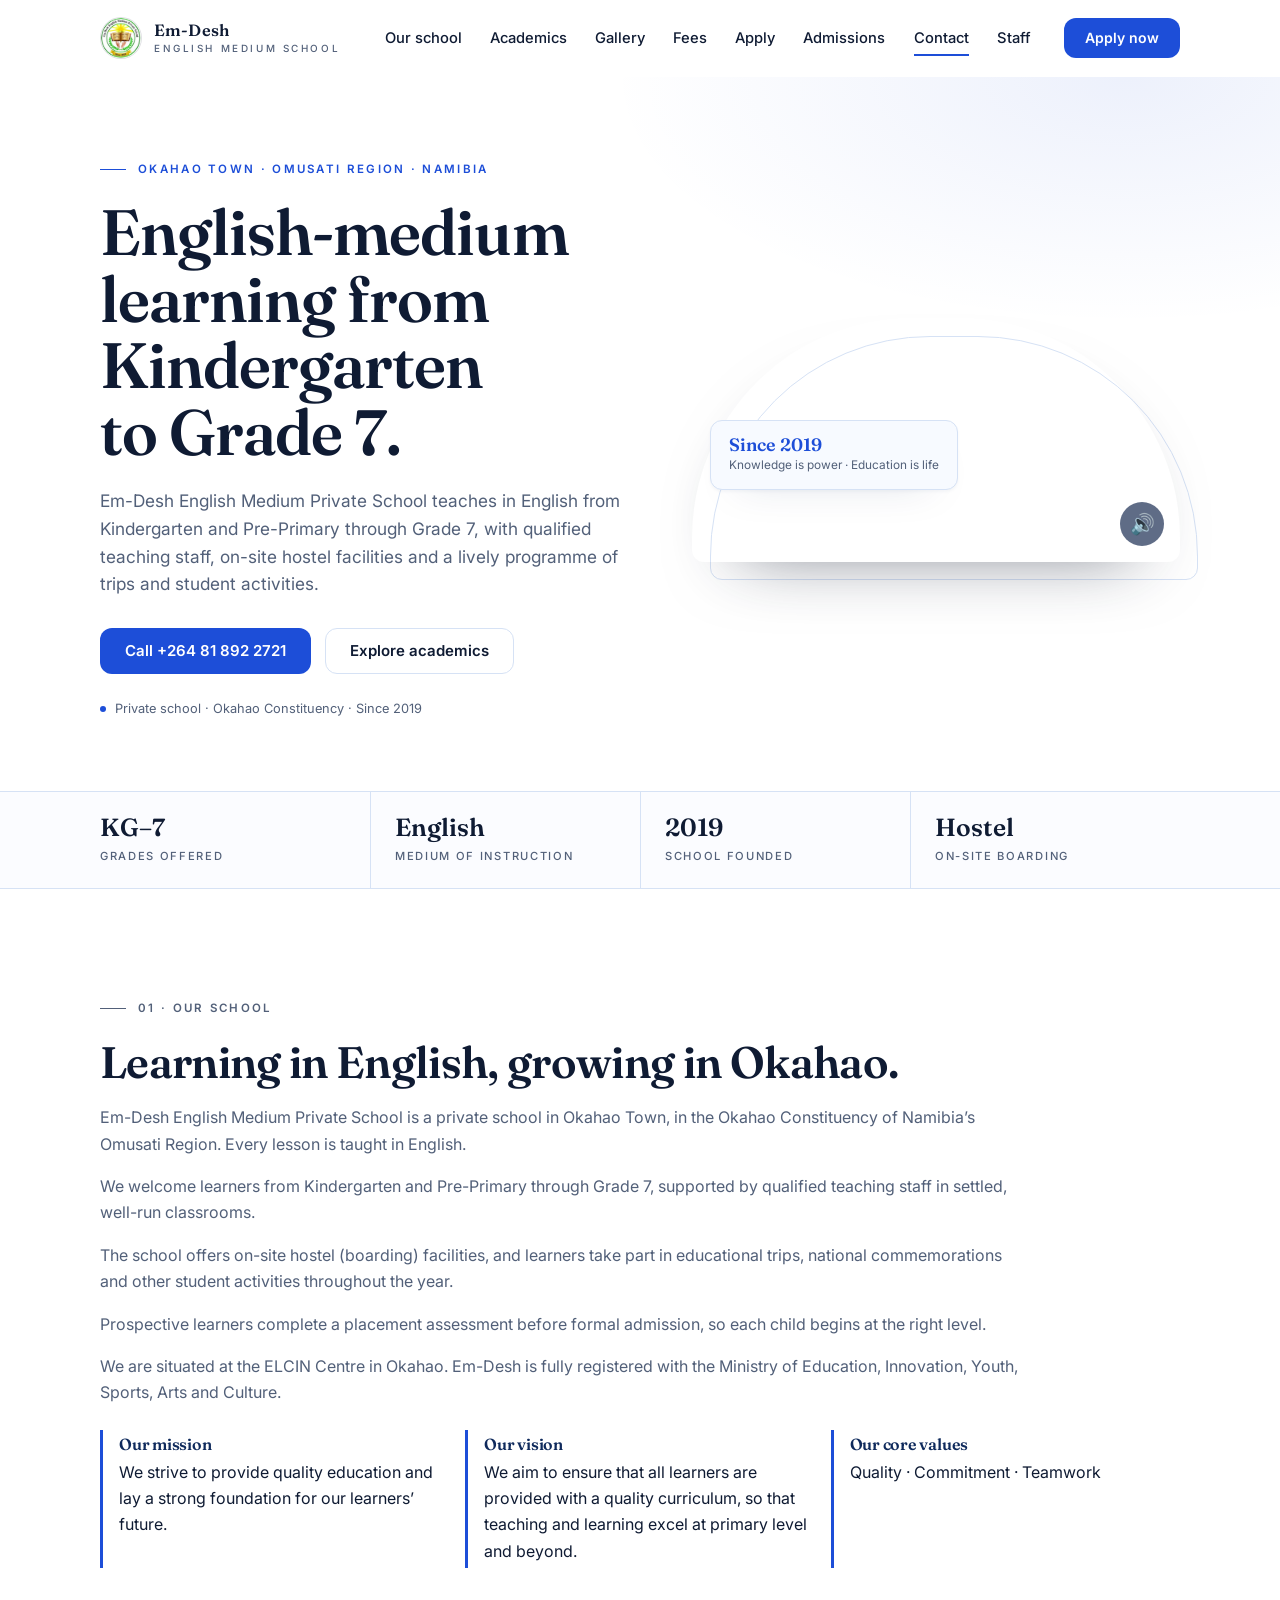
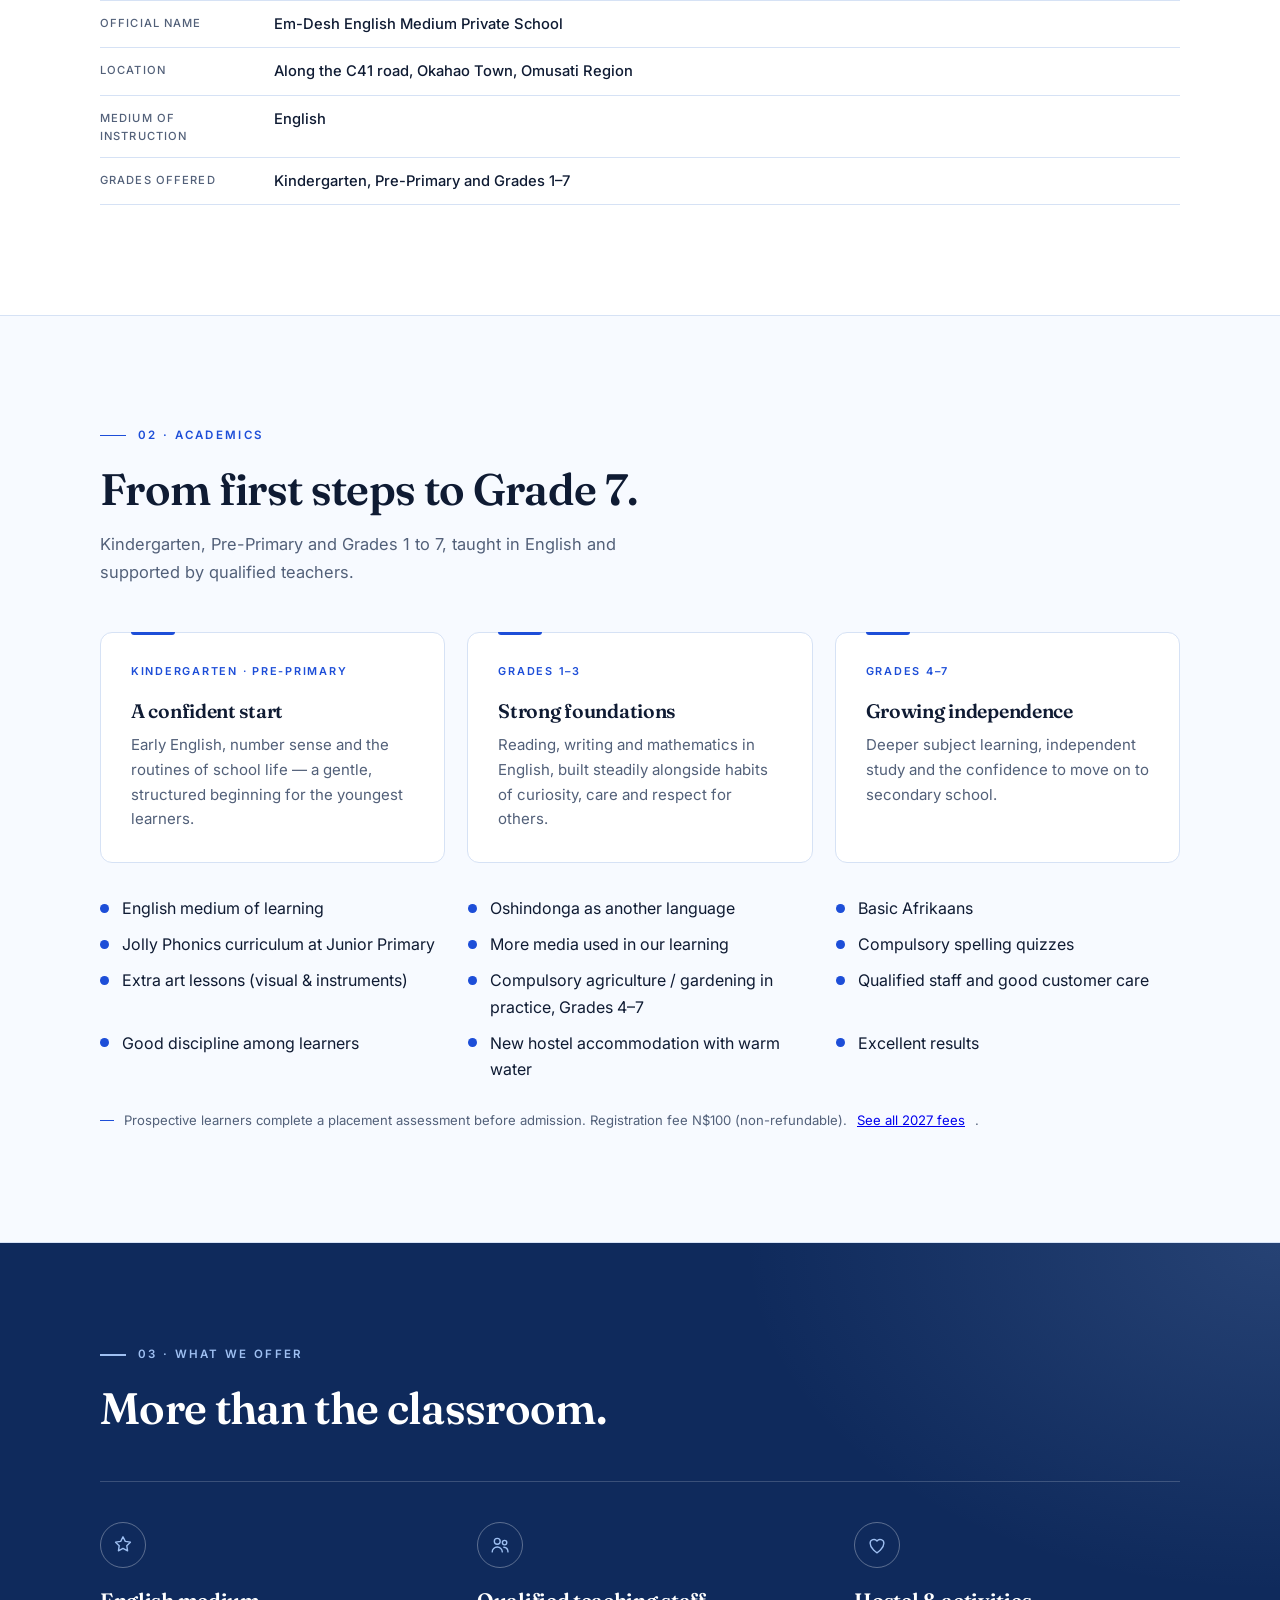
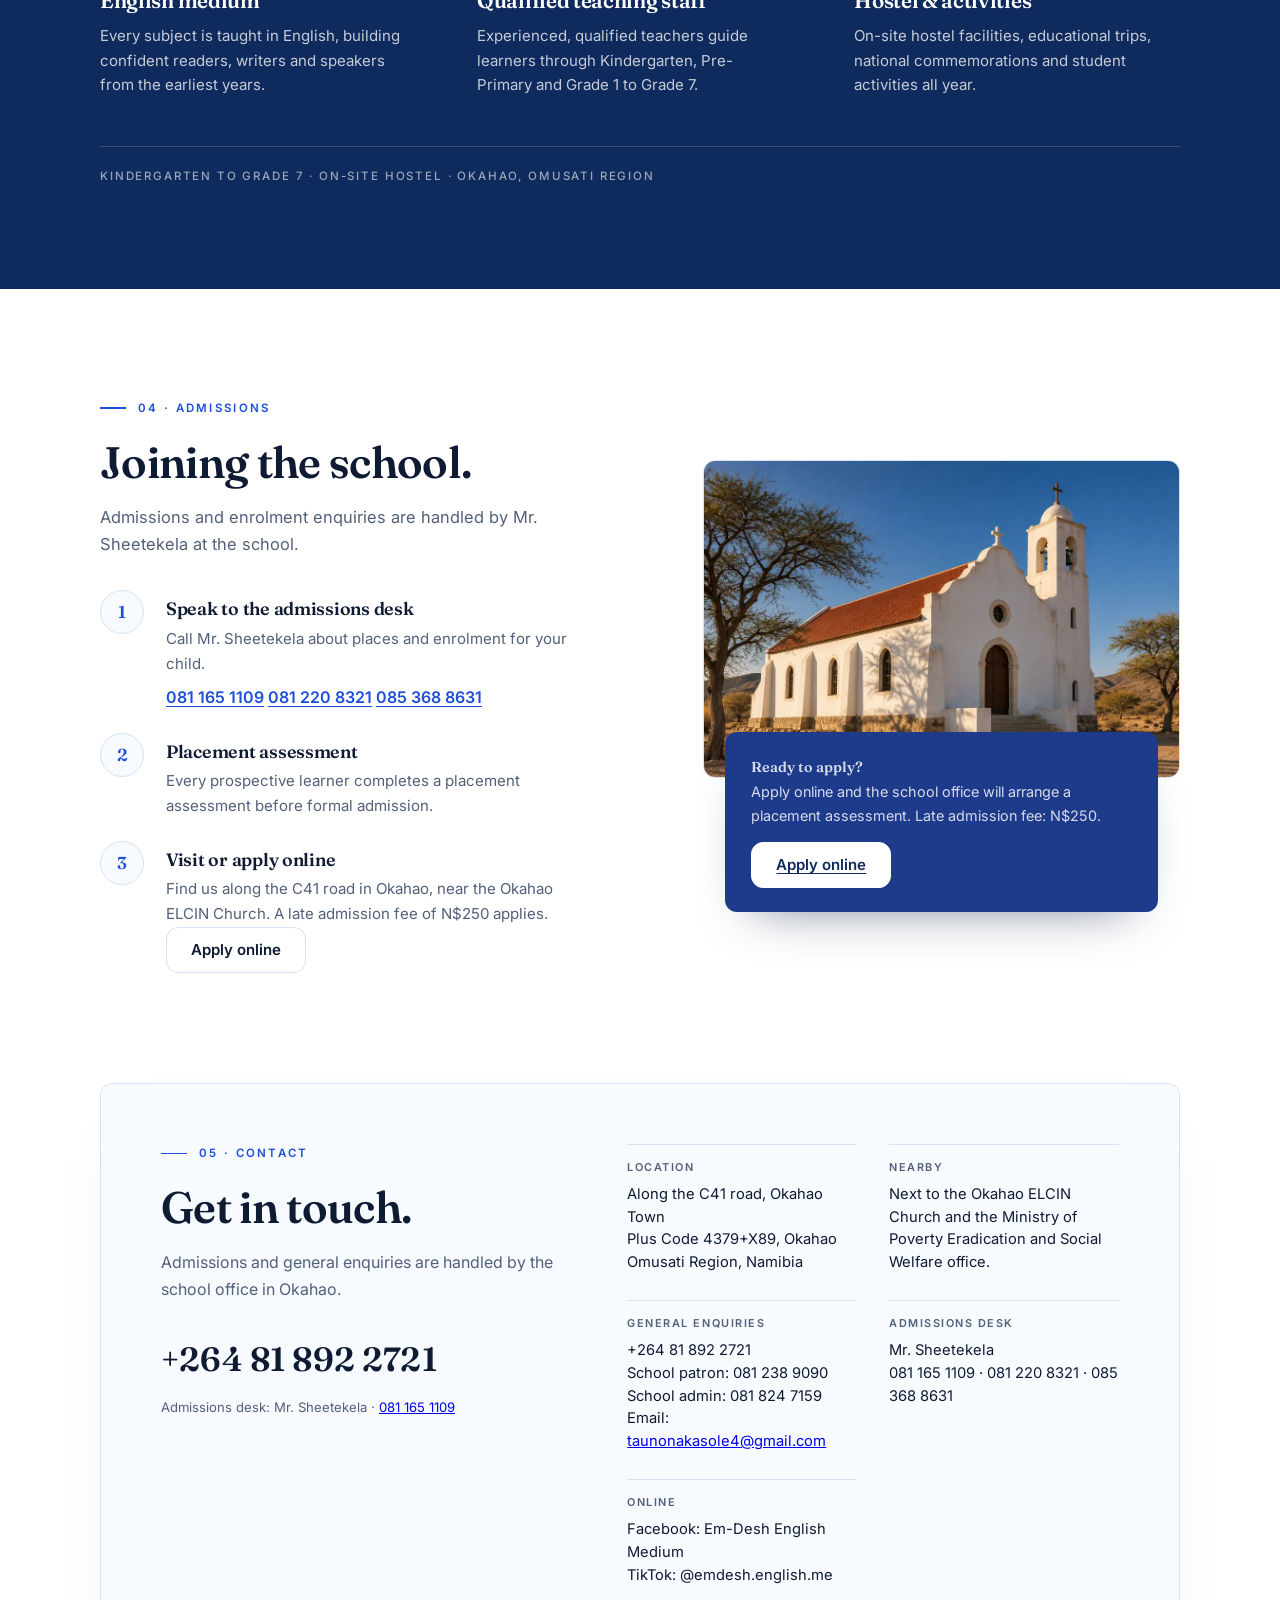
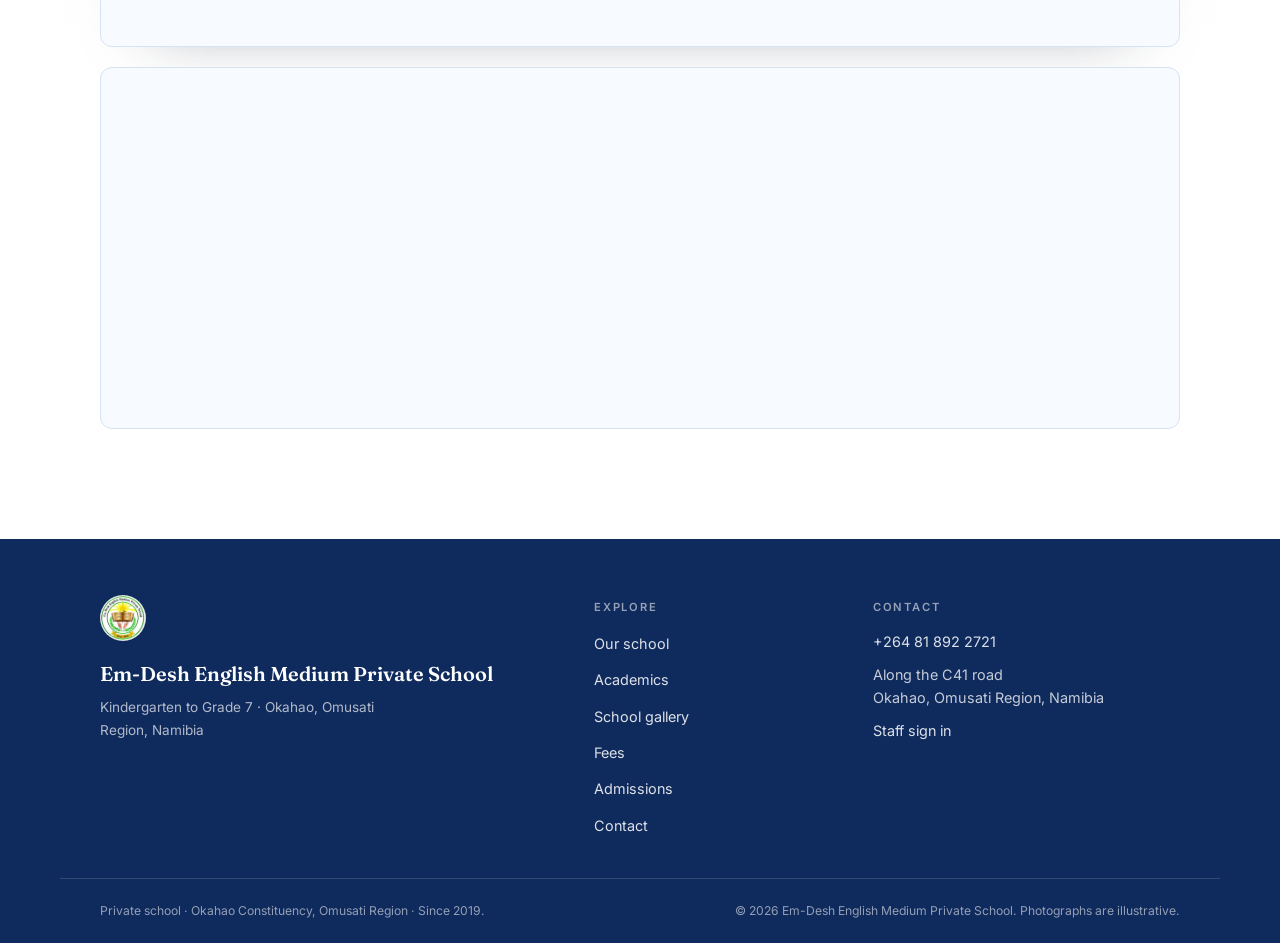
==== commit 8b777d5f: "Use taunonakasole4@gmail.com as the school email" ====
--- a/index.html
+++ b/index.html
@@ -324,7 +324,7 @@
             </div>
             <div>
               <dt>General enquiries</dt>
-              <dd>+264 81 892 2721<br>School patron: 081 238 9090<br>School admin: 081 824 7159<br>Email: <a href="mailto:emdesh2019@gmail.com">emdesh2019@gmail.com</a></dd>
+              <dd>+264 81 892 2721<br>School patron: 081 238 9090<br>School admin: 081 824 7159<br>Email: <a href="mailto:taunonakasole4@gmail.com">taunonakasole4@gmail.com</a></dd>
             </div>
             <div>
               <dt>Admissions desk</dt>
